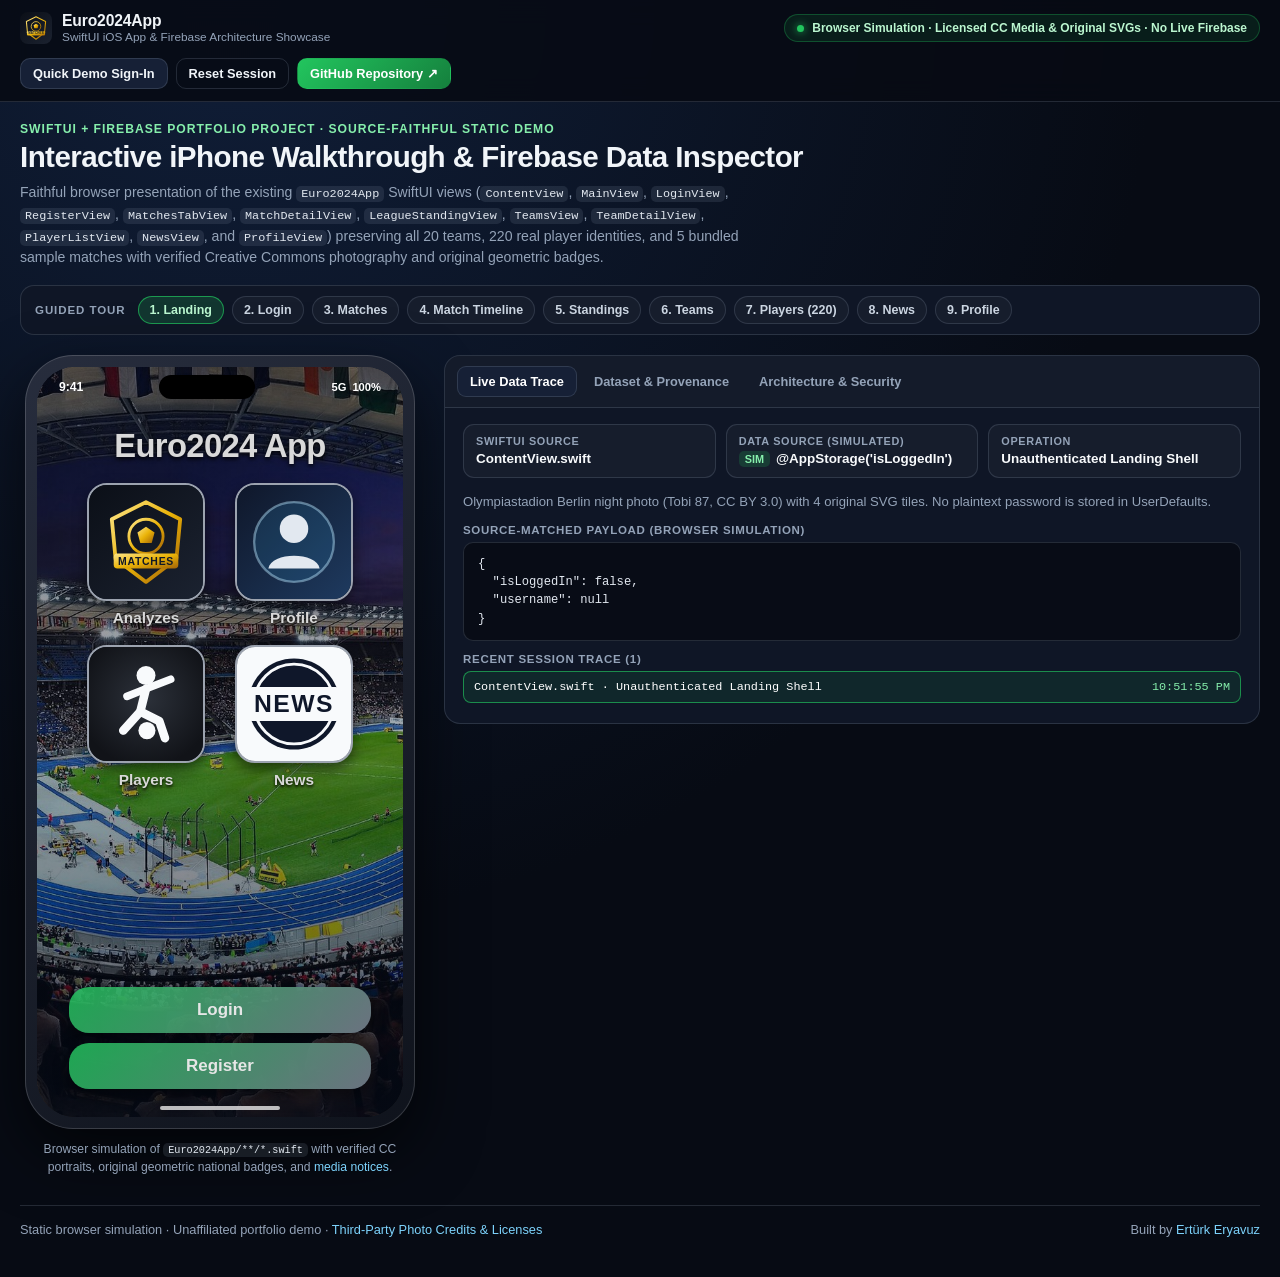
==== docs/index.html @ 416c78c4 "Add sanitized interactive portfolio showcase" ====
<!DOCTYPE html>
<html lang="en">
<head>
  <meta charset="UTF-8" />
  <meta name="viewport" content="width=device-width, initial-scale=1.0" />
  <title>Euro2024App — Interactive SwiftUI &amp; Firebase Showcase</title>
  <meta name="description" content="Source-faithful interactive phone-framed presentation of the Euro2024App SwiftUI iOS application and Firebase architecture using verified Creative Commons portraits and original geometric badges." />
  <link rel="stylesheet" href="styles.css" />
</head>
<body>
  <header class="topbar">
    <div class="topbar-inner">
      <div class="brand">
        <img src="assets/icons/analyzes.svg" width="32" height="32" alt="" aria-hidden="true" style="border-radius:8px" />
        <div>
          <div class="brand-title">Euro2024App</div>
          <div class="brand-sub">SwiftUI iOS App &amp; Firebase Architecture Showcase</div>
        </div>
      </div>

      <div class="sim-pill" role="note" aria-label="Static simulation disclosure">
        <span class="sim-dot" aria-hidden="true"></span>
        Browser Simulation · Licensed CC Media &amp; Original SVGs · No Live Firebase
      </div>

      <div class="topbar-actions">
        <button id="btnToggleAuth" class="btn" type="button">
          Quick Demo Sign-In
        </button>
        <button id="btnResetDemo" class="btn btn-ghost" type="button">
          Reset Session
        </button>
        <a class="btn btn-primary" href="https://github.com/erturkeryavuz/euro2024app-demo" target="_blank" rel="noopener noreferrer">
          GitHub Repository ↗
        </a>
      </div>
    </div>
  </header>

  <main class="page">
    <section class="hero-strip" aria-labelledby="heroHeading">
      <p class="hero-kicker">SwiftUI + Firebase Portfolio Project · Source-Faithful Static Demo</p>
      <h1 id="heroHeading" class="hero-title">Interactive iPhone Walkthrough &amp; Firebase Data Inspector</h1>
      <p class="hero-desc">
        Faithful browser presentation of the existing <code>Euro2024App</code> SwiftUI views (<code>ContentView</code>, <code>MainView</code>, <code>LoginView</code>, <code>RegisterView</code>, <code>MatchesTabView</code>, <code>MatchDetailView</code>, <code>LeagueStandingView</code>, <code>TeamsView</code>, <code>TeamDetailView</code>, <code>PlayerListView</code>, <code>NewsView</code>, and <code>ProfileView</code>) preserving all 20 teams, 220 real player identities, and 5 bundled sample matches with verified Creative Commons photography and original geometric badges.
      </p>
    </section>

    <nav class="tour-bar" aria-label="Guided walkthrough">
      <span class="tour-label">Guided Tour</span>
      <button class="tour-pill active" type="button" data-tour="landing">1. Landing</button>
      <button class="tour-pill" type="button" data-tour="login">2. Login</button>
      <button class="tour-pill" type="button" data-tour="matches">3. Matches</button>
      <button class="tour-pill" type="button" data-tour="match-detail">4. Match Timeline</button>
      <button class="tour-pill" type="button" data-tour="standings">5. Standings</button>
      <button class="tour-pill" type="button" data-tour="teams">6. Teams</button>
      <button class="tour-pill" type="button" data-tour="players">7. Players (220)</button>
      <button class="tour-pill" type="button" data-tour="news">8. News</button>
      <button class="tour-pill" type="button" data-tour="profile">9. Profile</button>
    </nav>

    <div class="workspace-grid">
      <!-- Left: Faithful iOS SwiftUI Phone Frame -->
      <section class="phone-stage" aria-label="Interactive iOS SwiftUI application presentation">
        <div class="phone-bezel">
          <div class="phone-screen">
            <div id="iosStatusbar" class="ios-statusbar" aria-hidden="true">
              <span>9:41</span>
              <div class="dynamic-island"></div>
              <div class="ios-icons">
                <span>5G</span>
                <span>100%</span>
              </div>
            </div>

            <div id="phoneBody" class="phone-app-body" tabindex="0" aria-live="polite"></div>

            <div id="homeIndicator" class="home-indicator" aria-hidden="true"></div>
          </div>
        </div>
        <p class="phone-caption">
          Browser simulation of <code>Euro2024App/**/*.swift</code> with verified CC portraits, original geometric national badges, and <a href="notices.html">media notices</a>.
        </p>
      </section>

      <!-- Right: Engineering & Firebase Inspector -->
      <section class="inspector-shell" aria-label="Technical Firebase and architecture inspector">
        <div class="inspector-tabs" role="tablist" aria-label="Inspector sections">
          <button id="tabTrace" class="inspector-tab" role="tab" type="button" aria-selected="true" aria-controls="panelTrace" data-inspector="trace">
            Live Data Trace
          </button>
          <button id="tabData" class="inspector-tab" role="tab" type="button" aria-selected="false" aria-controls="panelData" data-inspector="data">
            Dataset &amp; Provenance
          </button>
          <button id="tabArch" class="inspector-tab" role="tab" type="button" aria-selected="false" aria-controls="panelArch" data-inspector="arch">
            Architecture &amp; Security
          </button>
        </div>

        <div id="panelTrace" class="inspector-body" role="tabpanel" aria-labelledby="tabTrace"></div>
        <div id="panelData" class="inspector-body" role="tabpanel" aria-labelledby="tabData" hidden></div>
        <div id="panelArch" class="inspector-body" role="tabpanel" aria-labelledby="tabArch" hidden></div>
      </section>
    </div>

    <div id="srAnnouncer" class="sr-only" aria-live="assertive"></div>

    <footer class="footer">
      <span>Static browser simulation · Unaffiliated portfolio demo · <a href="notices.html">Third-Party Photo Credits &amp; Licenses</a></span>
      <span>Built by <a href="https://github.com/erturkeryavuz" target="_blank" rel="noopener noreferrer">Ertürk Eryavuz</a></span>
    </footer>
  </main>

  <script type="module" src="app.js"></script>
</body>
</html>
---- docs/styles.css ----
:root {
  color-scheme: dark;
  --bg: #070b14;
  --surface: #0f1626;
  --surface-2: #162036;
  --border: rgba(148, 163, 184, 0.2);
  --text: #f1f5f9;
  --text-muted: #94a3b8;
  --accent: #22c55e;
  --accent-soft: rgba(34, 197, 94, 0.16);
  --link: #7dd3fc;
  --font-sans: -apple-system, BlinkMacSystemFont, "SF Pro Text", "Segoe UI", Roboto, Helvetica, Arial, sans-serif;
  --font-rounded: "SF Pro Rounded", ui-rounded, -apple-system, BlinkMacSystemFont, "Segoe UI", sans-serif;
  --font-mono: ui-monospace, SFMono-Regular, Menlo, Monaco, Consolas, monospace;
}

* { box-sizing: border-box; }

html, body {
  margin: 0;
  padding: 0;
  background: radial-gradient(circle at 18% 0%, #101e38 0%, var(--bg) 56%);
  color: var(--text);
  font-family: var(--font-sans);
  min-height: 100vh;
  overflow-x: hidden;
}

a { color: var(--link); text-decoration: none; }
a:hover { text-decoration: underline; }

button:focus-visible, a:focus-visible, input:focus-visible, select:focus-visible, textarea:focus-visible, [tabindex]:focus-visible {
  outline: 2px solid var(--accent);
  outline-offset: 2px;
}

.sr-only {
  position: absolute;
  width: 1px;
  height: 1px;
  padding: 0;
  margin: -1px;
  overflow: hidden;
  clip: rect(0, 0, 0, 0);
  white-space: nowrap;
  border: 0;
}

/* ==================== TOPBAR ==================== */
.topbar {
  position: sticky;
  top: 0;
  z-index: 30;
  background: rgba(7, 11, 20, 0.88);
  backdrop-filter: blur(12px);
  border-bottom: 1px solid var(--border);
}

.topbar-inner {
  max-width: 1320px;
  margin: 0 auto;
  padding: 12px 20px;
  display: flex;
  align-items: center;
  justify-content: space-between;
  gap: 14px;
  flex-wrap: wrap;
}

.brand {
  display: flex;
  align-items: center;
  gap: 10px;
}

.brand-title {
  font-weight: 800;
  font-size: 0.98rem;
  letter-spacing: -0.01em;
}

.brand-sub {
  font-size: 0.74rem;
  color: var(--text-muted);
}

.sim-pill {
  display: inline-flex;
  align-items: center;
  gap: 8px;
  padding: 6px 12px;
  border-radius: 999px;
  background: rgba(34, 197, 94, 0.1);
  border: 1px solid rgba(34, 197, 94, 0.3);
  color: #bbf7d0;
  font-size: 0.75rem;
  font-weight: 600;
}

.sim-dot {
  width: 7px;
  height: 7px;
  border-radius: 50%;
  background: #22c55e;
  box-shadow: 0 0 8px #22c55e;
}

.topbar-actions {
  display: flex;
  align-items: center;
  gap: 8px;
  flex-wrap: wrap;
}

.btn {
  border: 1px solid var(--border);
  background: var(--surface-2);
  color: var(--text);
  padding: 7px 12px;
  border-radius: 10px;
  font-size: 0.8rem;
  font-weight: 600;
  cursor: pointer;
  transition: transform 0.12s ease, background 0.15s ease;
}

.btn:hover { background: #1e2d4a; text-decoration: none; }
.btn:active { transform: scale(0.98); }

.btn-ghost { background: transparent; }
.btn-primary {
  background: linear-gradient(135deg, #22c55e, #15803d);
  border-color: transparent;
  color: #fff;
}
.btn-primary:hover { filter: brightness(1.08); background: linear-gradient(135deg, #22c55e, #15803d); }

/* ==================== PAGE LAYOUT ==================== */
.page {
  max-width: 1320px;
  margin: 0 auto;
  padding: 20px 20px 40px;
}

.hero-strip {
  margin-bottom: 16px;
}

.hero-kicker {
  margin: 0 0 4px;
  font-size: 0.76rem;
  font-weight: 700;
  text-transform: uppercase;
  letter-spacing: 0.08em;
  color: #86efac;
}

.hero-title {
  margin: 0 0 8px;
  font-size: clamp(1.35rem, 2.4vw, 1.85rem);
  font-weight: 800;
  letter-spacing: -0.02em;
}

.hero-desc {
  margin: 0;
  max-width: 92ch;
  font-size: 0.88rem;
  color: var(--text-muted);
  line-height: 1.55;
}

.hero-desc code, .phone-caption code, .inspector-body code {
  font-family: var(--font-mono);
  font-size: 0.84em;
  background: rgba(148, 163, 184, 0.14);
  padding: 1px 5px;
  border-radius: 5px;
  color: #e2e8f0;
}

/* ==================== GUIDED TOUR BAR ==================== */
.tour-bar {
  display: flex;
  align-items: center;
  gap: 8px;
  flex-wrap: wrap;
  padding: 10px 14px;
  margin-bottom: 20px;
  background: var(--surface);
  border: 1px solid var(--border);
  border-radius: 14px;
}

.tour-label {
  font-size: 0.72rem;
  font-weight: 700;
  text-transform: uppercase;
  letter-spacing: 0.08em;
  color: var(--text-muted);
  margin-right: 4px;
}

.tour-pill {
  border: 1px solid var(--border);
  background: rgba(255, 255, 255, 0.03);
  color: #cbd5e1;
  padding: 6px 11px;
  border-radius: 999px;
  font-size: 0.78rem;
  font-weight: 600;
  cursor: pointer;
  transition: background 0.15s ease, border-color 0.15s ease, color 0.15s ease;
}

.tour-pill:hover {
  background: rgba(34, 197, 94, 0.12);
  color: #fff;
}

.tour-pill.active {
  background: rgba(34, 197, 94, 0.18);
  border-color: rgba(34, 197, 94, 0.7);
  color: #bbf7d0;
}

/* ==================== MAIN WORKSPACE GRID ==================== */
.workspace-grid {
  display: grid;
  grid-template-columns: 400px minmax(0, 1fr);
  gap: 24px;
  align-items: start;
}

/* ==================== SMARTPHONE BEZEL ==================== */
.phone-stage {
  display: flex;
  flex-direction: column;
  align-items: center;
}

.phone-bezel {
  width: 390px;
  max-width: 100%;
  background: linear-gradient(145deg, #272d3d, #0f131c);
  padding: 12px;
  border-radius: 48px;
  box-shadow:
    0 24px 64px rgba(0, 0, 0, 0.65),
    inset 0 0 0 1px rgba(255, 255, 255, 0.16);
}

.phone-screen {
  position: relative;
  width: 100%;
  height: 750px;
  border-radius: 38px;
  overflow: hidden;
  background: #0a0e18;
  display: flex;
  flex-direction: column;
}

.ios-statusbar {
  position: absolute;
  top: 0;
  left: 0;
  right: 0;
  height: 40px;
  padding: 0 22px;
  display: flex;
  align-items: center;
  justify-content: space-between;
  font-size: 0.76rem;
  font-weight: 700;
  color: #fff;
  z-index: 20;
  pointer-events: none;
}

.ios-statusbar.light-text-dark { color: #111827; }

.dynamic-island {
  width: 96px;
  height: 24px;
  background: #000;
  border-radius: 999px;
}

.ios-icons {
  display: flex;
  align-items: center;
  gap: 6px;
  font-size: 0.7rem;
}

.phone-app-body {
  flex: 1;
  width: 100%;
  height: 100%;
  overflow-y: auto;
  overflow-x: hidden;
  scrollbar-width: thin;
  scrollbar-color: rgba(255, 255, 255, 0.22) transparent;
}

.home-indicator {
  position: absolute;
  bottom: 7px;
  left: 50%;
  transform: translateX(-50%);
  width: 120px;
  height: 4px;
  border-radius: 999px;
  background: rgba(255, 255, 255, 0.72);
  z-index: 20;
  pointer-events: none;
}

.home-indicator.dark { background: rgba(17, 24, 39, 0.45); }

.phone-caption {
  margin: 12px 0 0;
  font-size: 0.76rem;
  color: var(--text-muted);
  text-align: center;
  max-width: 376px;
  line-height: 1.45;
}

/* ==================== SWIFTUI SCREEN FAITHFULNESS ==================== */

/* 1. ContentView & MainView (home2 stadium aesthetic) */
.eu-home-screen {
  min-height: 100%;
  padding: 52px 18px 28px;
  display: flex;
  flex-direction: column;
  align-items: center;
  justify-content: space-between;
  background-color: #0b1326;
  background-image:
    linear-gradient(180deg, rgba(6, 12, 26, 0.56) 0%, rgba(6, 12, 26, 0.34) 48%, rgba(6, 12, 26, 0.72) 100%),
    url("assets/stadium-bg.jpg");
  background-size: cover;
  background-position: center;
  color: #fff;
}

.eu-app-title {
  margin: 8px 0 18px;
  font-size: 2.05rem;
  font-weight: 800;
  color: rgb(217, 217, 217);
  text-shadow: 0 2px 4px rgba(0, 0, 0, 0.92);
  letter-spacing: -0.02em;
}

.eu-tile-grid {
  display: grid;
  grid-template-columns: repeat(2, 126px);
  gap: 18px 22px;
  justify-content: center;
}

.eu-tile-btn {
  background: transparent;
  border: none;
  padding: 0;
  display: flex;
  flex-direction: column;
  align-items: center;
  gap: 8px;
  cursor: pointer;
  color: rgb(217, 217, 217);
  transition: transform 0.14s ease;
}

.eu-tile-btn:hover { transform: translateY(-2px); }
.eu-tile-btn:active { transform: scale(0.97); }

.eu-tile-img {
  width: 118px;
  height: 118px;
  border-radius: 20px;
  overflow: hidden;
  border: 2px solid #9ca3af;
  box-shadow: 0 6px 14px rgba(0, 0, 0, 0.52);
  background: #111827;
}

.eu-tile-img img {
  width: 100%;
  height: 100%;
  object-fit: cover;
  display: block;
}

.eu-tile-label {
  font-size: 0.96rem;
  font-weight: 700;
  text-shadow: 0 2px 3px rgba(0, 0, 0, 0.92);
}

.eu-auth-stack {
  width: 100%;
  display: flex;
  flex-direction: column;
  gap: 10px;
  padding: 0 14px;
  margin-top: auto;
}

.eu-btn-green-gray {
  width: 100%;
  border: none;
  border-radius: 20px;
  padding: 13px 18px;
  font-size: 1.06rem;
  font-weight: 700;
  color: rgb(230, 230, 230);
  background: linear-gradient(135deg, rgba(34, 197, 94, 0.84), #6b7280);
  box-shadow: 0 6px 16px rgba(0, 0, 0, 0.45);
  cursor: pointer;
  transition: transform 0.12s ease, filter 0.15s ease;
}

.eu-btn-green-gray:hover { filter: brightness(1.07); }
.eu-btn-green-gray:active { transform: scale(0.98); }

.eu-main-footer {
  width: 100%;
  display: flex;
  align-items: center;
  justify-content: space-between;
  gap: 10px;
  margin-top: auto;
  padding-top: 16px;
}

.eu-pill-badge {
  padding: 7px 12px;
  border-radius: 10px;
  font-size: 0.8rem;
  font-weight: 700;
  color: #fff;
  background: linear-gradient(135deg, rgba(34, 197, 94, 0.84), #6b7280);
  box-shadow: 0 4px 10px rgba(0, 0, 0, 0.45);
  max-width: 215px;
  overflow: hidden;
  text-overflow: ellipsis;
  white-space: nowrap;
}

.eu-pill-logout {
  border: none;
  padding: 8px 14px;
  border-radius: 14px;
  font-size: 0.8rem;
  font-weight: 700;
  color: #fff;
  background: linear-gradient(135deg, rgba(34, 197, 94, 0.84), #6b7280);
  box-shadow: 0 4px 10px rgba(0, 0, 0, 0.45);
  cursor: pointer;
}

.eu-pill-logout:hover { filter: brightness(1.08); }

/* 2. LoginView & RegisterView (login1 dark stadium aesthetic) */
.eu-auth-screen {
  min-height: 100%;
  padding: 58px 24px 28px;
  display: flex;
  flex-direction: column;
  align-items: center;
  justify-content: space-between;
  background-color: #080d18;
  background-image:
    linear-gradient(180deg, rgba(5, 9, 18, 0.68) 0%, rgba(5, 9, 18, 0.56) 52%, rgba(5, 9, 18, 0.82) 100%),
    url("assets/stadium-bg.jpg");
  background-size: cover;
  background-position: center bottom;
  color: #fff;
}

.eu-auth-heading {
  margin: 18px 0 28px;
  font-size: 2.15rem;
  font-weight: 800;
  color: #fff;
  text-shadow: 0 3px 10px rgba(0, 0, 0, 0.7);
}

.eu-auth-form {
  width: 100%;
  display: flex;
  flex-direction: column;
  align-items: center;
  gap: 14px;
}

.eu-custom-input {
  width: 84%;
  padding: 13px 18px;
  border-radius: 40px;
  border: 1px solid rgba(255, 255, 255, 0.5);
  background: linear-gradient(135deg, rgba(255, 255, 255, 0.2), rgba(0, 0, 0, 0.25));
  color: #fff;
  font-size: 0.9rem;
  box-shadow: 0 6px 14px rgba(0, 0, 0, 0.45);
}

.eu-custom-input::placeholder { color: rgba(255, 255, 255, 0.72); }

.eu-auth-meta-row {
  width: 82%;
  display: flex;
  justify-content: space-between;
  font-size: 0.78rem;
  color: rgba(255, 255, 255, 0.86);
  padding: 2px 6px;
}

.eu-btn-green-dark {
  width: 66%;
  margin-top: 8px;
  border: none;
  border-radius: 40px;
  padding: 13px 18px;
  font-size: 1.05rem;
  font-weight: 700;
  color: #fff;
  background: linear-gradient(135deg, rgba(34, 197, 94, 0.86), rgba(0, 0, 0, 0.58));
  box-shadow: 0 6px 16px rgba(0, 0, 0, 0.55);
  cursor: pointer;
}

.eu-btn-green-dark:hover { filter: brightness(1.1); }

.eu-auth-links {
  width: 100%;
  display: flex;
  flex-direction: column;
  align-items: center;
  gap: 6px;
  margin-top: 18px;
}

.eu-link-btn {
  background: transparent;
  border: none;
  color: #fff;
  font-size: 0.84rem;
  padding: 8px 12px;
  cursor: pointer;
}

.eu-link-btn:hover { text-decoration: underline; }

.eu-alert {
  width: 86%;
  padding: 9px 12px;
  border-radius: 12px;
  font-size: 0.78rem;
  font-weight: 600;
  text-align: center;
}

.eu-alert.error {
  background: rgba(239, 68, 68, 0.24);
  border: 1px solid rgba(248, 113, 113, 0.55);
  color: #fecaca;
}

.eu-alert.success {
  background: rgba(34, 197, 94, 0.22);
  border: 1px solid rgba(74, 222, 128, 0.55);
  color: #dcfce7;
}

/* 3. MatchesTabView & Dark Neon Polygon Screens (matches bg3) */
.eu-neon-screen {
  min-height: 100%;
  padding: 46px 12px 26px;
  background-color: #0b0d13;
  background-image:
    linear-gradient(180deg, rgba(7, 9, 14, 0.32), rgba(7, 9, 14, 0.48)),
    url("assets/neon-mesh-bg.svg");
  background-size: cover;
  background-position: center;
  color: #fff;
}

.eu-nav-row {
  display: flex;
  align-items: center;
  justify-content: space-between;
  margin-bottom: 10px;
  padding: 0 2px;
}

.eu-back-btn {
  background: transparent;
  border: none;
  color: #60a5fa;
  font-size: 0.88rem;
  font-weight: 600;
  cursor: pointer;
  padding: 4px 2px;
}

.eu-back-btn:hover { text-decoration: underline; }

.eu-nav-title {
  font-size: 0.94rem;
  font-weight: 700;
  color: #fff;
}

.eu-segmented {
  display: grid;
  grid-template-columns: repeat(4, 1fr);
  gap: 4px;
  padding: 5px;
  border-radius: 10px;
  background: rgba(0, 0, 0, 0.56);
  border: 1px solid rgba(255, 255, 255, 0.08);
  margin-bottom: 12px;
}

.eu-seg-btn {
  border: none;
  border-radius: 7px;
  padding: 7px 4px;
  background: transparent;
  color: rgba(255, 255, 255, 0.86);
  font-size: 0.7rem;
  font-weight: 700;
  cursor: pointer;
  transition: background 0.14s ease;
  white-space: nowrap;
  overflow: hidden;
  text-overflow: ellipsis;
}

.eu-seg-btn.active {
  background: rgba(156, 163, 175, 0.5);
  color: #fff;
}

.eu-card-stack {
  display: flex;
  flex-direction: column;
  gap: 10px;
}

.eu-dark-card {
  width: 100%;
  border: 1px solid rgba(255, 255, 255, 0.08);
  border-radius: 10px;
  padding: 12px 13px;
  background: rgba(0, 0, 0, 0.58);
  color: #fff;
  text-align: left;
  cursor: pointer;
  transition: background 0.14s ease, border-color 0.14s ease;
}

.eu-dark-card:hover {
  background: rgba(15, 23, 42, 0.78);
  border-color: rgba(96, 165, 250, 0.45);
}

.eu-dark-card.static { cursor: default; }
.eu-dark-card.static:hover { background: rgba(0, 0, 0, 0.58); border-color: rgba(255, 255, 255, 0.08); }

.eu-match-row {
  display: flex;
  align-items: center;
  justify-content: space-between;
  gap: 6px;
}

.eu-team-side {
  display: flex;
  align-items: center;
  gap: 7px;
  min-width: 0;
  font-size: 0.86rem;
  font-weight: 700;
}

.eu-team-side.right { justify-content: flex-end; text-align: right; }

.eu-badge-24 { width: 24px; height: 24px; border-radius: 50%; flex-shrink: 0; }
.eu-badge-32 { width: 32px; height: 32px; border-radius: 50%; flex-shrink: 0; }
.eu-badge-40 { width: 40px; height: 40px; border-radius: 50%; flex-shrink: 0; }

.eu-vs { font-size: 0.74rem; color: #cbd5e1; flex-shrink: 0; }

.eu-match-score {
  margin-top: 7px;
  text-align: center;
  font-size: 0.94rem;
  font-weight: 700;
  color: #fff;
}

.eu-match-sub {
  margin-top: 2px;
  text-align: center;
  font-size: 0.68rem;
  color: #94a3b8;
}

/* MatchDetailView */
.eu-detail-score {
  text-align: center;
  font-size: 1.9rem;
  font-weight: 800;
  margin: 12px 0 4px;
}

.eu-detail-poss {
  text-align: center;
  font-size: 0.8rem;
  color: #cbd5e1;
  margin-bottom: 12px;
}

.eu-event-row {
  display: flex;
  align-items: flex-start;
  gap: 8px;
  padding: 7px 0;
  border-bottom: 1px solid rgba(255, 255, 255, 0.07);
}

.eu-event-row:last-child { border-bottom: none; }

.eu-avatar-24 {
  width: 26px;
  height: 26px;
  border-radius: 50%;
  overflow: hidden;
  flex-shrink: 0;
  display: grid;
  place-items: center;
  font-size: 0.62rem;
  font-weight: 800;
  color: #fff;
  border: 1px solid rgba(255, 255, 255, 0.35);
}

.eu-avatar-24 img, .eu-avatar-50 img, .eu-avatar-60 img {
  width: 100%;
  height: 100%;
  object-fit: cover;
  display: block;
}

.eu-assist-row {
  display: flex;
  align-items: center;
  gap: 6px;
  margin-top: 4px;
  font-size: 0.7rem;
  color: #cbd5e1;
}

/* LeagueStandingView & TeamsView */
.eu-standing-row, .eu-team-row {
  display: flex;
  align-items: center;
  gap: 11px;
}

.eu-standing-stats {
  font-size: 0.75rem;
  color: #e2e8f0;
  margin-top: 2px;
}

.eu-team-rating {
  font-size: 0.78rem;
  font-weight: 600;
  color: #60a5fa;
  margin-top: 2px;
}

/* TeamDetailView */
.eu-avatar-50 {
  width: 50px;
  height: 50px;
  border-radius: 50%;
  overflow: hidden;
  flex-shrink: 0;
  display: grid;
  place-items: center;
  font-size: 0.9rem;
  font-weight: 800;
  color: #fff;
  border: 2px solid #3b82f6;
}

/* PlayerListView & FilterMenuView */
.eu-filter-box {
  background: rgba(0, 0, 0, 0.58);
  border: 1px solid rgba(255, 255, 255, 0.1);
  border-radius: 12px;
  padding: 10px 10px 8px;
  margin-bottom: 12px;
  display: flex;
  flex-direction: column;
  gap: 8px;
}

.eu-filter-selects {
  display: grid;
  grid-template-columns: 1fr 1fr;
  gap: 8px;
}

.eu-select {
  width: 100%;
  background: rgba(15, 23, 42, 0.85);
  color: #fff;
  border: 1px solid rgba(255, 255, 255, 0.18);
  border-radius: 8px;
  padding: 6px 8px;
  font-size: 0.74rem;
  font-weight: 600;
}

.eu-slider-row {
  display: flex;
  align-items: center;
  justify-content: space-between;
  gap: 8px;
  font-size: 0.74rem;
  font-weight: 600;
  color: #f8fafc;
}

.eu-slider-row input[type="range"] {
  flex: 1;
  accent-color: #ffffff;
}

.eu-players-grid {
  display: grid;
  grid-template-columns: repeat(3, minmax(0, 1fr));
  gap: 8px;
}

.eu-player-card {
  border: 1px solid rgba(255, 255, 255, 0.1);
  border-radius: 10px;
  background: rgba(0, 0, 0, 0.58);
  padding: 10px 6px;
  display: flex;
  flex-direction: column;
  align-items: center;
  text-align: center;
  gap: 3px;
  color: #fff;
  cursor: pointer;
  min-height: 156px;
  transition: border-color 0.14s ease, transform 0.12s ease;
}

.eu-player-card:hover {
  border-color: rgba(96, 165, 250, 0.65);
  transform: translateY(-1px);
}

.eu-avatar-60 {
  width: 56px;
  height: 56px;
  border-radius: 50%;
  overflow: hidden;
  margin-bottom: 4px;
  display: grid;
  place-items: center;
  font-size: 0.95rem;
  font-weight: 800;
  color: #fff;
  border: 1.5px solid rgba(255, 255, 255, 0.35);
}

.eu-p-name {
  font-size: 0.72rem;
  font-weight: 700;
  line-height: 1.2;
  display: -webkit-box;
  -webkit-line-clamp: 2;
  -webkit-box-orient: vertical;
  overflow: hidden;
}

.eu-p-meta {
  font-size: 0.63rem;
  color: #cbd5e1;
  white-space: nowrap;
  overflow: hidden;
  text-overflow: ellipsis;
  max-width: 100%;
}

/* 4. NewsView (Light iOS List) */
.eu-news-screen {
  min-height: 100%;
  padding: 46px 14px 26px;
  background: #f2f2f7;
  color: #111827;
}

.eu-news-title {
  font-size: 1.75rem;
  font-weight: 800;
  margin: 4px 0 12px;
  color: #111827;
}

.eu-news-list {
  background: #ffffff;
  border-radius: 12px;
  overflow: hidden;
  border: 1px solid rgba(15, 23, 42, 0.08);
}

.eu-news-item {
  padding: 13px 14px;
  border-bottom: 1px solid #e5e7eb;
}

.eu-news-item:last-child { border-bottom: none; }

.eu-news-item h3 {
  margin: 0 0 4px;
  font-size: 0.96rem;
  color: #111827;
}

.eu-news-item p {
  margin: 0 0 6px;
  font-size: 0.82rem;
  color: #374151;
}

.eu-news-date {
  font-size: 0.72rem;
  color: #6b7280;
}

/* 5. ProfileView (dark violet/emerald neon glow backdrop) */
.eu-profile-screen {
  min-height: 100%;
  padding: 48px 14px 28px;
  background:
    radial-gradient(circle at 82% 16%, rgba(168, 85, 247, 0.42), transparent 52%),
    radial-gradient(circle at 18% 84%, rgba(34, 197, 94, 0.38), transparent 54%),
    linear-gradient(160deg, #090d1f 0%, #07191a 100%);
  color: #fff;
  box-shadow: inset 0 0 22px rgba(168, 85, 247, 0.35), inset 0 -18px 26px rgba(34, 197, 94, 0.25);
}

.eu-profile-card {
  background: rgba(0, 0, 0, 0.62);
  border: 1px solid rgba(255, 255, 255, 0.14);
  border-radius: 20px;
  padding: 16px 14px;
  display: flex;
  flex-direction: column;
  gap: 11px;
}

.eu-profile-avatar-wrap {
  position: relative;
  width: 112px;
  height: 112px;
  margin: 0 auto 4px;
}

.eu-profile-avatar {
  width: 112px;
  height: 112px;
  border-radius: 50%;
  border: 3px solid #fff;
  background: linear-gradient(135deg, #1d4ed8, #0f172a);
  display: grid;
  place-items: center;
  font-size: 2.2rem;
  font-weight: 800;
  color: #fff;
}

.eu-cam-badge {
  position: absolute;
  bottom: 2px;
  right: 2px;
  width: 32px;
  height: 32px;
  border-radius: 50%;
  background: #2563eb;
  border: 2px solid #fff;
  display: grid;
  place-items: center;
  font-size: 0.82rem;
}

.eu-prof-label {
  display: block;
  font-size: 0.74rem;
  font-weight: 700;
  color: #e2e8f0;
  margin-bottom: 4px;
}

.eu-prof-input, .eu-prof-select, .eu-prof-textarea {
  width: 100%;
  padding: 9px 11px;
  border-radius: 10px;
  border: 1px solid rgba(255, 255, 255, 0.16);
  background: rgba(255, 255, 255, 0.14);
  color: #fff;
  font-size: 0.82rem;
  font-family: inherit;
}

.eu-prof-input:disabled { opacity: 0.65; cursor: not-allowed; }
.eu-prof-select option { background: #0f172a; color: #fff; }
.eu-prof-textarea { resize: vertical; min-height: 62px; }

.eu-btn-blue {
  width: 100%;
  border: none;
  border-radius: 10px;
  padding: 11px;
  background: #2563eb;
  color: #fff;
  font-size: 0.9rem;
  font-weight: 700;
  cursor: pointer;
}

.eu-btn-blue:hover { background: #1d4ed8; }

.eu-profile-locked {
  margin-top: 120px;
  text-align: center;
  padding: 24px 16px;
  background: rgba(0, 0, 0, 0.6);
  border-radius: 18px;
}

/* ==================== INSPECTOR PANEL ==================== */
.inspector-shell {
  min-width: 0;
  max-width: 100%;
  background: var(--surface);
  border: 1px solid var(--border);
  border-radius: 16px;
  overflow: hidden;
}

.inspector-tabs {
  display: flex;
  gap: 4px;
  padding: 10px 12px;
  background: rgba(255, 255, 255, 0.02);
  border-bottom: 1px solid var(--border);
  flex-wrap: wrap;
}

.inspector-tab {
  border: 1px solid transparent;
  background: transparent;
  color: var(--text-muted);
  padding: 7px 12px;
  border-radius: 9px;
  font-size: 0.8rem;
  font-weight: 600;
  cursor: pointer;
}

.inspector-tab[aria-selected="true"] {
  background: var(--surface-2);
  border-color: var(--border);
  color: #fff;
}

.inspector-body {
  padding: 16px 18px 20px;
}

.inspector-meta-grid {
  display: grid;
  grid-template-columns: repeat(3, minmax(0, 1fr));
  gap: 10px;
  margin-bottom: 14px;
}

.meta-tile {
  background: rgba(255, 255, 255, 0.03);
  border: 1px solid var(--border);
  border-radius: 11px;
  padding: 10px 12px;
}

.meta-k {
  font-size: 0.68rem;
  font-weight: 700;
  text-transform: uppercase;
  letter-spacing: 0.06em;
  color: var(--text-muted);
  margin-bottom: 4px;
}

.meta-v {
  font-size: 0.84rem;
  font-weight: 700;
  color: #f8fafc;
  word-break: break-word;
}

.badge-sim {
  display: inline-block;
  padding: 2px 6px;
  border-radius: 5px;
  font-size: 0.68rem;
  font-weight: 800;
  margin-right: 6px;
  background: rgba(34, 197, 94, 0.18);
  color: #86efac;
}

.badge-warn {
  background: rgba(251, 146, 60, 0.18);
  color: #fdba74;
}

.code-label {
  font-size: 0.72rem;
  font-weight: 700;
  text-transform: uppercase;
  letter-spacing: 0.06em;
  color: var(--text-muted);
  margin: 12px 0 6px;
}

.code-block {
  margin: 0;
  padding: 12px 14px;
  background: #080c16;
  border: 1px solid var(--border);
  border-radius: 10px;
  font-family: var(--font-mono);
  font-size: 0.76rem;
  color: #e2e8f0;
  overflow-x: auto;
  max-height: 280px;
  line-height: 1.5;
}

.history-list {
  display: flex;
  flex-direction: column;
  gap: 6px;
}

.history-item {
  width: 100%;
  display: flex;
  align-items: center;
  justify-content: space-between;
  gap: 8px;
  padding: 8px 10px;
  border-radius: 8px;
  border: 1px solid var(--border);
  background: rgba(255, 255, 255, 0.02);
  color: #cbd5e1;
  font-family: var(--font-mono);
  font-size: 0.74rem;
  cursor: pointer;
  text-align: left;
}

.history-item.active {
  border-color: rgba(34, 197, 94, 0.65);
  background: rgba(34, 197, 94, 0.1);
  color: #fff;
}

.info-banner {
  padding: 11px 13px;
  border-radius: 10px;
  background: rgba(56, 189, 248, 0.1);
  border: 1px solid rgba(56, 189, 248, 0.32);
  font-size: 0.8rem;
  color: #e0f2fe;
  margin-bottom: 12px;
  line-height: 1.5;
}

.arch-grid {
  display: flex;
  flex-direction: column;
  gap: 12px;
}

.arch-card {
  background: rgba(255, 255, 255, 0.03);
  border: 1px solid var(--border);
  border-radius: 12px;
  padding: 13px 15px;
}

.arch-card h3 {
  margin: 0 0 8px;
  font-size: 0.92rem;
  color: #86efac;
}

.arch-card ul {
  margin: 0;
  padding-left: 18px;
  font-size: 0.81rem;
  color: var(--text-muted);
  line-height: 1.55;
}

.arch-card li { margin-bottom: 5px; }

.step-pills {
  display: flex;
  flex-wrap: wrap;
  gap: 6px;
  margin-bottom: 12px;
}

.step-pill {
  border: 1px solid var(--border);
  background: rgba(255, 255, 255, 0.03);
  color: #cbd5e1;
  padding: 6px 10px;
  border-radius: 8px;
  font-size: 0.76rem;
  font-weight: 600;
  cursor: pointer;
}

.step-pill.active {
  background: rgba(34, 197, 94, 0.16);
  border-color: rgba(34, 197, 94, 0.65);
  color: #bbf7d0;
}

/* ==================== FOOTER ==================== */
.footer {
  margin-top: 28px;
  padding-top: 16px;
  border-top: 1px solid var(--border);
  display: flex;
  justify-content: space-between;
  flex-wrap: wrap;
  gap: 10px;
  font-size: 0.8rem;
  color: var(--text-muted);
}

/* ==================== RESPONSIVE ==================== */
@media (max-width: 960px) {
  .workspace-grid { grid-template-columns: minmax(0, 1fr); }
  .inspector-meta-grid { grid-template-columns: minmax(0, 1fr); }
}

@media (max-width: 520px) {
  .page { padding: 14px 12px 28px; }
  .topbar-inner { padding: 10px 12px; }
  .phone-bezel { width: 100%; padding: 9px; border-radius: 38px; }
  .phone-screen { height: 710px; border-radius: 30px; }
  .eu-tile-grid { grid-template-columns: repeat(2, minmax(0, 118px)); gap: 14px; }
  .eu-tile-img { width: 108px; height: 108px; }
}

@media (prefers-reduced-motion: reduce) {
  *, *::before, *::after {
    transition-duration: 0.01ms !important;
    animation-duration: 0.01ms !important;
  }
}
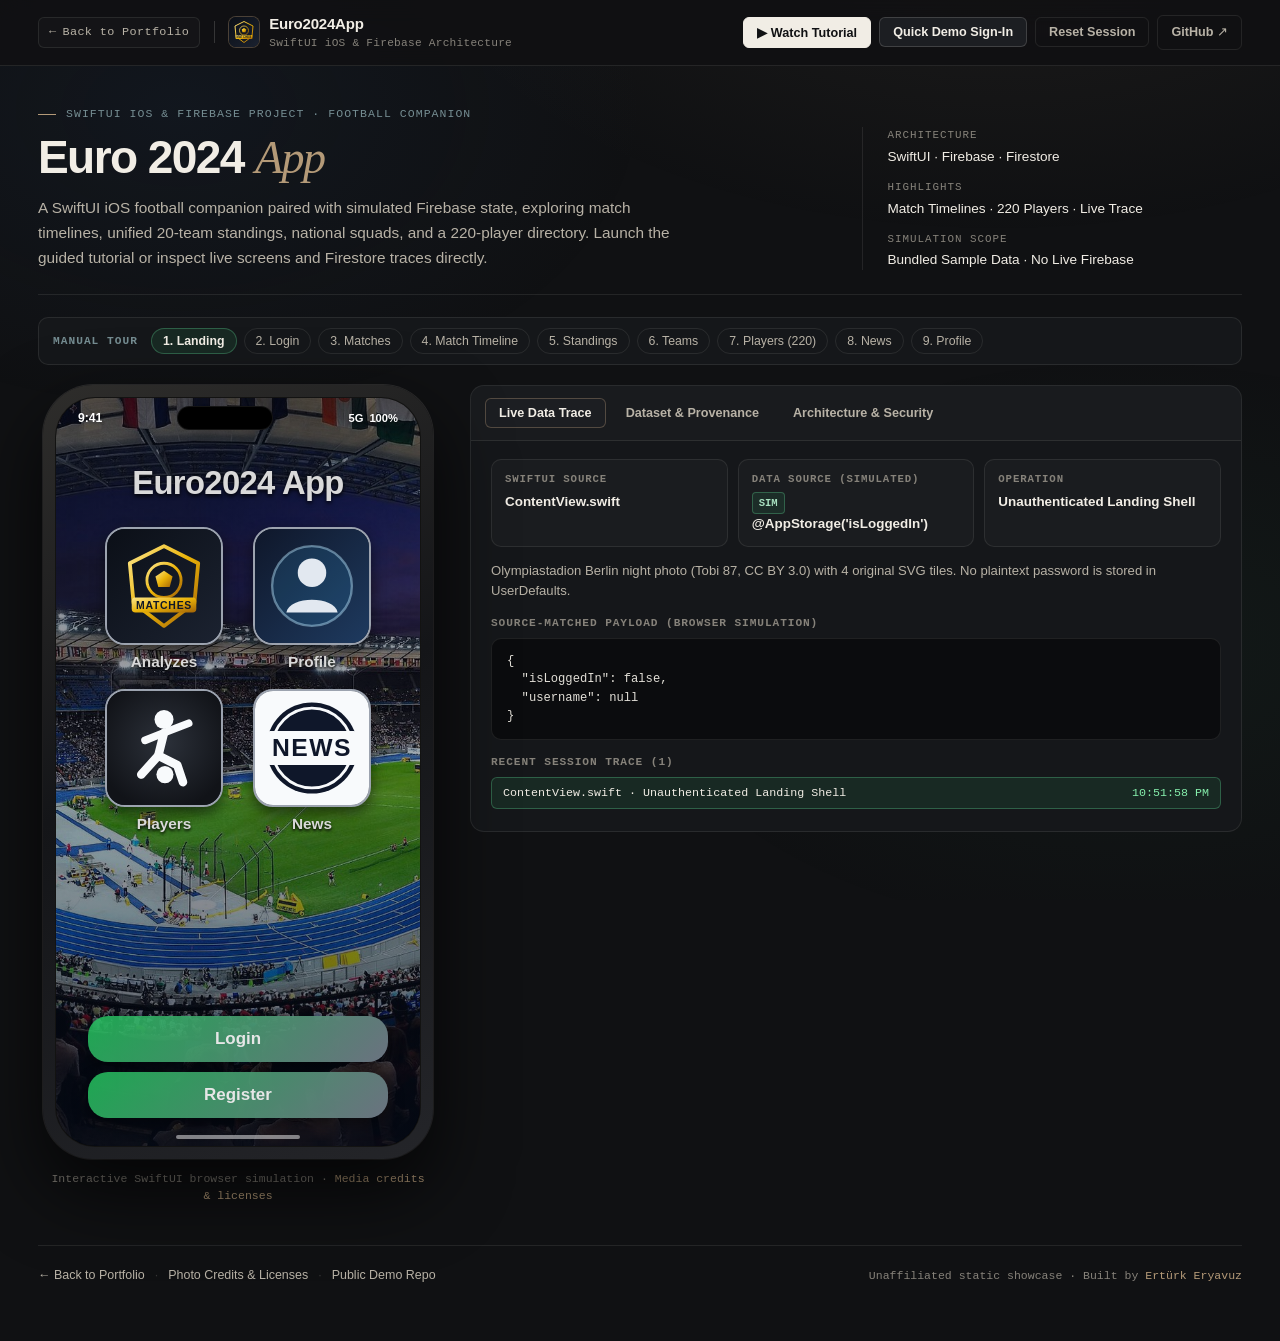
==== commit f90eb9e2: "Improve demo design and add guided tutorial" ====
--- a/docs/index.html
+++ b/docs/index.html
@@ -3,35 +3,41 @@
 <head>
   <meta charset="UTF-8" />
   <meta name="viewport" content="width=device-width, initial-scale=1.0" />
-  <title>Euro2024App — Interactive SwiftUI &amp; Firebase Showcase</title>
-  <meta name="description" content="Source-faithful interactive phone-framed presentation of the Euro2024App SwiftUI iOS application and Firebase architecture using verified Creative Commons portraits and original geometric badges." />
+  <title>Euro2024App — Full-Stack SwiftUI &amp; Firebase Showcase</title>
+  <meta name="description" content="Interactive phone-framed showcase of the Euro2024App SwiftUI iOS and Firebase football companion with a live data trace inspector and optional guided tutorial." />
+  <meta name="theme-color" content="#101113" />
   <link rel="stylesheet" href="styles.css" />
 </head>
 <body>
   <header class="topbar">
     <div class="topbar-inner">
-      <div class="brand">
-        <img src="assets/icons/analyzes.svg" width="32" height="32" alt="" aria-hidden="true" style="border-radius:8px" />
-        <div>
-          <div class="brand-title">Euro2024App</div>
-          <div class="brand-sub">SwiftUI iOS App &amp; Firebase Architecture Showcase</div>
+      <div class="topbar-left">
+        <a class="portfolio-back" href="https://erturkeryavuz.netlify.app/" target="_blank" rel="noopener noreferrer">
+          <span aria-hidden="true">←</span>
+          <span>Back to Portfolio</span>
+        </a>
+        <span class="topbar-divider" aria-hidden="true"></span>
+        <div class="brand">
+          <img src="assets/icons/analyzes.svg" width="30" height="30" alt="" aria-hidden="true" class="brand-emblem" />
+          <div>
+            <div class="brand-title">Euro2024App</div>
+            <div class="brand-sub">SwiftUI iOS &amp; Firebase Architecture</div>
+          </div>
         </div>
       </div>
 
-      <div class="sim-pill" role="note" aria-label="Static simulation disclosure">
-        <span class="sim-dot" aria-hidden="true"></span>
-        Browser Simulation · Licensed CC Media &amp; Original SVGs · No Live Firebase
-      </div>
-
       <div class="topbar-actions">
+        <button id="btnWatchTutorial" class="btn btn-tutorial" type="button" aria-controls="tutorialDock" aria-expanded="false">
+          ▶ Watch Tutorial
+        </button>
         <button id="btnToggleAuth" class="btn" type="button">
           Quick Demo Sign-In
         </button>
         <button id="btnResetDemo" class="btn btn-ghost" type="button">
           Reset Session
         </button>
-        <a class="btn btn-primary" href="https://github.com/erturkeryavuz/euro2024app-demo" target="_blank" rel="noopener noreferrer">
-          GitHub Repository ↗
+        <a class="btn btn-ghost" href="https://github.com/erturkeryavuz/euro2024app-demo" target="_blank" rel="noopener noreferrer">
+          GitHub ↗
         </a>
       </div>
     </div>
@@ -39,15 +45,34 @@
 
   <main class="page">
     <section class="hero-strip" aria-labelledby="heroHeading">
-      <p class="hero-kicker">SwiftUI + Firebase Portfolio Project · Source-Faithful Static Demo</p>
-      <h1 id="heroHeading" class="hero-title">Interactive iPhone Walkthrough &amp; Firebase Data Inspector</h1>
-      <p class="hero-desc">
-        Faithful browser presentation of the existing <code>Euro2024App</code> SwiftUI views (<code>ContentView</code>, <code>MainView</code>, <code>LoginView</code>, <code>RegisterView</code>, <code>MatchesTabView</code>, <code>MatchDetailView</code>, <code>LeagueStandingView</code>, <code>TeamsView</code>, <code>TeamDetailView</code>, <code>PlayerListView</code>, <code>NewsView</code>, and <code>ProfileView</code>) preserving all 20 teams, 220 real player identities, and 5 bundled sample matches with verified Creative Commons photography and original geometric badges.
-      </p>
+      <div class="hero-grid">
+        <div class="hero-copy">
+          <p class="hero-kicker">SwiftUI iOS &amp; Firebase Project · Football Companion</p>
+          <h1 id="heroHeading" class="hero-title">Euro 2024 <em>App</em></h1>
+          <p class="hero-desc">
+            A SwiftUI iOS football companion paired with simulated Firebase state, exploring match timelines, unified 20-team standings, national squads, and a 220-player directory. Launch the guided tutorial or inspect live screens and Firestore traces directly.
+          </p>
+        </div>
+
+        <aside class="hero-meta" aria-label="Project summary">
+          <div class="hero-meta-item">
+            <span class="hero-meta-label">Architecture</span>
+            <span class="hero-meta-value">SwiftUI · Firebase · Firestore</span>
+          </div>
+          <div class="hero-meta-item">
+            <span class="hero-meta-label">Highlights</span>
+            <span class="hero-meta-value">Match Timelines · 220 Players · Live Trace</span>
+          </div>
+          <div class="hero-meta-item">
+            <span class="hero-meta-label">Simulation Scope</span>
+            <span class="hero-meta-value">Bundled Sample Data · No Live Firebase</span>
+          </div>
+        </aside>
+      </div>
     </section>
 
     <nav class="tour-bar" aria-label="Guided walkthrough">
-      <span class="tour-label">Guided Tour</span>
+      <span class="tour-label">Manual Tour</span>
       <button class="tour-pill active" type="button" data-tour="landing">1. Landing</button>
       <button class="tour-pill" type="button" data-tour="login">2. Login</button>
       <button class="tour-pill" type="button" data-tour="matches">3. Matches</button>
@@ -59,27 +84,50 @@
       <button class="tour-pill" type="button" data-tour="profile">9. Profile</button>
     </nav>
 
+    <section id="tutorialDock" class="tutorial-dock" aria-label="Guided tutorial controls" hidden>
+      <div class="tutorial-dock-top">
+        <div class="tutorial-meta">
+          <span id="tutorialStepBadge" class="tutorial-step-badge">Stage 1 / 9</span>
+          <span id="tutorialStateBadge" class="tutorial-state-badge">Playing</span>
+          <h2 id="tutorialStageTitle" class="tutorial-stage-title">Euro2024App Home &amp; Stadium Shell</h2>
+        </div>
+        <div class="tutorial-controls" role="group" aria-label="Tutorial playback controls">
+          <button id="btnTutPrev" class="btn btn-ghost tutorial-btn" type="button">← Previous</button>
+          <button id="btnTutPlayPause" class="btn btn-tutorial tutorial-btn" type="button" aria-pressed="true">Pause</button>
+          <button id="btnTutNext" class="btn btn-ghost tutorial-btn" type="button">Next →</button>
+          <button id="btnTutRestart" class="btn btn-ghost tutorial-btn" type="button">Restart</button>
+          <button id="btnTutExit" class="btn tutorial-btn" type="button">Exit / Explore Manually</button>
+        </div>
+      </div>
+      <div class="tutorial-progress-track" role="progressbar" id="tutorialProgress" aria-label="Tutorial progress" aria-valuemin="1" aria-valuemax="9" aria-valuenow="1">
+        <div id="tutorialProgressFill" class="tutorial-progress-fill" style="width: 11%;"></div>
+      </div>
+      <p id="tutorialNarration" class="tutorial-narration" aria-live="polite"></p>
+    </section>
+
     <div class="workspace-grid">
       <!-- Left: Faithful iOS SwiftUI Phone Frame -->
       <section class="phone-stage" aria-label="Interactive iOS SwiftUI application presentation">
-        <div class="phone-bezel">
-          <div class="phone-screen">
-            <div id="iosStatusbar" class="ios-statusbar" aria-hidden="true">
-              <span>9:41</span>
-              <div class="dynamic-island"></div>
-              <div class="ios-icons">
-                <span>5G</span>
-                <span>100%</span>
+        <div class="phone-scale-box">
+          <div class="phone-bezel">
+            <div class="phone-screen">
+              <div id="iosStatusbar" class="ios-statusbar" aria-hidden="true">
+                <span>9:41</span>
+                <div class="dynamic-island"></div>
+                <div class="ios-icons">
+                  <span>5G</span>
+                  <span>100%</span>
+                </div>
               </div>
+
+              <div id="phoneBody" class="phone-app-body" tabindex="0" aria-live="polite"></div>
+
+              <div id="homeIndicator" class="home-indicator" aria-hidden="true"></div>
             </div>
-
-            <div id="phoneBody" class="phone-app-body" tabindex="0" aria-live="polite"></div>
-
-            <div id="homeIndicator" class="home-indicator" aria-hidden="true"></div>
           </div>
         </div>
         <p class="phone-caption">
-          Browser simulation of <code>Euro2024App/**/*.swift</code> with verified CC portraits, original geometric national badges, and <a href="notices.html">media notices</a>.
+          Interactive SwiftUI browser simulation · <a href="notices.html">Media credits &amp; licenses</a>
         </p>
       </section>
 
@@ -106,8 +154,16 @@
     <div id="srAnnouncer" class="sr-only" aria-live="assertive"></div>
 
     <footer class="footer">
-      <span>Static browser simulation · Unaffiliated portfolio demo · <a href="notices.html">Third-Party Photo Credits &amp; Licenses</a></span>
-      <span>Built by <a href="https://github.com/erturkeryavuz" target="_blank" rel="noopener noreferrer">Ertürk Eryavuz</a></span>
+      <div class="footer-links">
+        <a href="https://erturkeryavuz.netlify.app/" target="_blank" rel="noopener noreferrer">← Back to Portfolio</a>
+        <span class="footer-sep" aria-hidden="true">·</span>
+        <a href="notices.html">Photo Credits &amp; Licenses</a>
+        <span class="footer-sep" aria-hidden="true">·</span>
+        <a href="https://github.com/erturkeryavuz/euro2024app-demo" target="_blank" rel="noopener noreferrer">Public Demo Repo</a>
+      </div>
+      <div class="footer-meta">
+        <span>Unaffiliated static showcase · Built by <a href="https://github.com/erturkeryavuz" target="_blank" rel="noopener noreferrer">Ertürk Eryavuz</a></span>
+      </div>
     </footer>
   </main>
 
--- a/docs/styles.css
+++ b/docs/styles.css
@@ -1,36 +1,90 @@
+/* Euro2024App — Portfolio V3 Outer Studio + Source-Faithful SwiftUI Showcase
+ * Outer Studio: 70% Minimal Developer + 30% Cinematic Editorial (Obsidian / Graphite / Warm Ivory / Slate Teal / Bronze + Restrained Tournament Navy & Pitch Emerald)
+ * Inside Phone Frame: Faithful visual reproduction of Euro2024App SwiftUI views (preserved intact)
+ */
+
 :root {
   color-scheme: dark;
-  --bg: #070b14;
-  --surface: #0f1626;
-  --surface-2: #162036;
-  --border: rgba(148, 163, 184, 0.2);
-  --text: #f1f5f9;
-  --text-muted: #94a3b8;
-  --accent: #22c55e;
-  --accent-soft: rgba(34, 197, 94, 0.16);
-  --link: #7dd3fc;
-  --font-sans: -apple-system, BlinkMacSystemFont, "SF Pro Text", "Segoe UI", Roboto, Helvetica, Arial, sans-serif;
+  --studio-bg: #101113;
+  --studio-elevated: #15171A;
+  --studio-card: #1C1E22;
+  --studio-card-hover: #23262B;
+  --bg: #101113;
+  --surface: #15171A;
+  --surface-2: #1C1E22;
+  --border: rgba(241, 237, 229, 0.09);
+  --border-strong: rgba(241, 237, 229, 0.17);
+  --text: #F1EDE5;
+  --text-muted: #B8B2A6;
+  --text-soft: #86827A;
+  --slate-teal: #758D92;
+  --slate-teal-soft: rgba(117, 141, 146, 0.15);
+  --bronze: #B49A78;
+  --bronze-soft: rgba(180, 154, 120, 0.14);
+  --bronze-line: rgba(180, 154, 120, 0.36);
+  --pitch: #2E8B57;
+  --pitch-bright: #56B881;
+  --pitch-soft: rgba(46, 139, 87, 0.16);
+  --pitch-line: rgba(86, 184, 129, 0.38);
+  --accent: #56B881;
+  --accent-soft: rgba(46, 139, 87, 0.16);
+  --link: #B49A78;
+  --font-sans: -apple-system, BlinkMacSystemFont, "SF Pro Display", "Segoe UI", Roboto, Helvetica, Arial, sans-serif;
+  --font-editorial: "Iowan Old Style", "Palatino Linotype", "Book Antiqua", Georgia, Cambria, "Times New Roman", serif;
   --font-rounded: "SF Pro Rounded", ui-rounded, -apple-system, BlinkMacSystemFont, "Segoe UI", sans-serif;
-  --font-mono: ui-monospace, SFMono-Regular, Menlo, Monaco, Consolas, monospace;
-}
-
-* { box-sizing: border-box; }
+  --font-mono: ui-monospace, SFMono-Regular, "SF Mono", Menlo, Consolas, monospace;
+  --radius-lg: 14px;
+  --radius-md: 10px;
+  --radius-sm: 6px;
+  --shadow-phone: 0 32px 76px rgba(0, 0, 0, 0.72), 0 0 0 1px rgba(241, 237, 229, 0.13);
+}
+
+*, *::before, *::after {
+  box-sizing: border-box;
+}
 
 html, body {
   margin: 0;
   padding: 0;
-  background: radial-gradient(circle at 18% 0%, #101e38 0%, var(--bg) 56%);
+  background: var(--studio-bg);
   color: var(--text);
   font-family: var(--font-sans);
+  line-height: 1.55;
   min-height: 100vh;
+  -webkit-font-smoothing: antialiased;
+  -moz-osx-font-smoothing: grayscale;
   overflow-x: hidden;
 }
 
-a { color: var(--link); text-decoration: none; }
-a:hover { text-decoration: underline; }
+body::before {
+  content: "";
+  position: fixed;
+  inset: 0;
+  pointer-events: none;
+  background:
+    radial-gradient(880px 480px at 78% -90px, rgba(180, 154, 120, 0.08), transparent 68%),
+    radial-gradient(680px 440px at 14% 110px, rgba(29, 53, 87, 0.16), transparent 68%),
+    radial-gradient(720px 420px at 88% 72%, rgba(46, 139, 87, 0.065), transparent 70%);
+  z-index: 0;
+}
+
+a {
+  color: var(--bronze);
+  text-decoration: none;
+}
+
+a:hover {
+  color: var(--text);
+  text-decoration: underline;
+}
+
+button, input, select, textarea {
+  font-family: inherit;
+  color: inherit;
+}
 
 button:focus-visible, a:focus-visible, input:focus-visible, select:focus-visible, textarea:focus-visible, [tabindex]:focus-visible {
-  outline: 2px solid var(--accent);
+  outline: 2px solid var(--bronze);
   outline-offset: 2px;
 }
 
@@ -46,63 +100,86 @@
   border: 0;
 }
 
-/* ==================== TOPBAR ==================== */
+/* ==================== OUTER STUDIO CHROME ==================== */
 .topbar {
   position: sticky;
   top: 0;
-  z-index: 30;
-  background: rgba(7, 11, 20, 0.88);
+  z-index: 20;
   backdrop-filter: blur(12px);
+  -webkit-backdrop-filter: blur(12px);
+  background: rgba(16, 17, 19, 0.88);
   border-bottom: 1px solid var(--border);
 }
 
 .topbar-inner {
-  max-width: 1320px;
+  max-width: 1260px;
   margin: 0 auto;
-  padding: 12px 20px;
+  padding: 12px 28px;
   display: flex;
   align-items: center;
   justify-content: space-between;
+  gap: 16px;
+  flex-wrap: wrap;
+}
+
+.topbar-left {
+  display: flex;
+  align-items: center;
   gap: 14px;
   flex-wrap: wrap;
 }
 
+.portfolio-back {
+  display: inline-flex;
+  align-items: center;
+  gap: 6px;
+  font-family: var(--font-mono);
+  font-size: 0.74rem;
+  letter-spacing: 0.03em;
+  color: var(--text-muted);
+  padding: 5px 10px;
+  border-radius: var(--radius-sm);
+  border: 1px solid var(--border);
+  background: rgba(241, 237, 229, 0.02);
+  transition: color 0.16s ease, border-color 0.16s ease, background 0.16s ease;
+}
+
+.portfolio-back:hover {
+  color: var(--text);
+  border-color: var(--bronze-line);
+  background: rgba(241, 237, 229, 0.04);
+  text-decoration: none;
+}
+
+.topbar-divider {
+  width: 1px;
+  height: 22px;
+  background: var(--border-strong);
+}
+
 .brand {
   display: flex;
   align-items: center;
   gap: 10px;
 }
 
+.brand-emblem {
+  border-radius: 7px;
+  box-shadow: 0 0 0 1px var(--bronze-line);
+}
+
 .brand-title {
-  font-weight: 800;
-  font-size: 0.98rem;
-  letter-spacing: -0.01em;
+  font-size: 0.94rem;
+  font-weight: 600;
+  letter-spacing: -0.015em;
+  color: var(--text);
 }
 
 .brand-sub {
-  font-size: 0.74rem;
-  color: var(--text-muted);
-}
-
-.sim-pill {
-  display: inline-flex;
-  align-items: center;
-  gap: 8px;
-  padding: 6px 12px;
-  border-radius: 999px;
-  background: rgba(34, 197, 94, 0.1);
-  border: 1px solid rgba(34, 197, 94, 0.3);
-  color: #bbf7d0;
-  font-size: 0.75rem;
-  font-weight: 600;
-}
-
-.sim-dot {
-  width: 7px;
-  height: 7px;
-  border-radius: 50%;
-  background: #22c55e;
-  box-shadow: 0 0 8px #22c55e;
+  font-family: var(--font-mono);
+  font-size: 0.7rem;
+  color: var(--text-soft);
+  letter-spacing: 0.02em;
 }
 
 .topbar-actions {
@@ -113,122 +190,214 @@
 }
 
 .btn {
-  border: 1px solid var(--border);
-  background: var(--surface-2);
-  color: var(--text);
-  padding: 7px 12px;
-  border-radius: 10px;
-  font-size: 0.8rem;
+  display: inline-flex;
+  align-items: center;
+  justify-content: center;
+  gap: 6px;
+  padding: 7px 13px;
+  border-radius: var(--radius-sm);
+  border: 1px solid var(--border-strong);
+  background: var(--studio-card);
+  color: var(--text);
+  font-size: 0.79rem;
+  font-weight: 550;
+  cursor: pointer;
+  white-space: nowrap;
+  transition: background 0.16s ease, border-color 0.16s ease, color 0.16s ease, transform 0.12s ease;
+}
+
+.btn:hover:not(:disabled) {
+  background: var(--studio-card-hover);
+  border-color: var(--bronze-line);
+  color: var(--text);
+  text-decoration: none;
+}
+
+.btn:active:not(:disabled) {
+  transform: translateY(1px);
+}
+
+.btn-primary {
+  background: var(--text);
+  border-color: transparent;
+  color: var(--studio-bg);
   font-weight: 600;
-  cursor: pointer;
-  transition: transform 0.12s ease, background 0.15s ease;
-}
-
-.btn:hover { background: #1e2d4a; text-decoration: none; }
-.btn:active { transform: scale(0.98); }
-
-.btn-ghost { background: transparent; }
-.btn-primary {
-  background: linear-gradient(135deg, #22c55e, #15803d);
+}
+
+.btn-primary:hover:not(:disabled) {
+  background: #FAF7F2;
+  color: var(--studio-bg);
   border-color: transparent;
-  color: #fff;
-}
-.btn-primary:hover { filter: brightness(1.08); background: linear-gradient(135deg, #22c55e, #15803d); }
-
-/* ==================== PAGE LAYOUT ==================== */
+}
+
+.btn-ghost {
+  background: transparent;
+  border-color: var(--border);
+  color: var(--text-muted);
+}
+
+.btn-ghost:hover:not(:disabled) {
+  color: var(--text);
+  border-color: var(--border-strong);
+  background: rgba(241, 237, 229, 0.03);
+}
+
+/* ==================== PAGE LAYOUT & EDITORIAL HERO ==================== */
 .page {
-  max-width: 1320px;
+  position: relative;
+  z-index: 1;
+  max-width: 1260px;
   margin: 0 auto;
-  padding: 20px 20px 40px;
+  padding: 32px 28px 56px;
 }
 
 .hero-strip {
-  margin-bottom: 16px;
+  padding-bottom: 24px;
+  margin-bottom: 22px;
+  border-bottom: 1px solid var(--border);
+}
+
+.hero-grid {
+  display: grid;
+  grid-template-columns: minmax(0, 1.35fr) minmax(0, 0.65fr);
+  gap: 36px;
+  align-items: end;
 }
 
 .hero-kicker {
-  margin: 0 0 4px;
-  font-size: 0.76rem;
-  font-weight: 700;
+  display: inline-flex;
+  align-items: center;
+  gap: 10px;
+  font-family: var(--font-mono);
+  font-size: 0.72rem;
+  font-weight: 500;
+  letter-spacing: 0.09em;
   text-transform: uppercase;
-  letter-spacing: 0.08em;
-  color: #86efac;
+  color: var(--slate-teal);
+  margin: 0 0 10px;
+}
+
+.hero-kicker::before {
+  content: "";
+  width: 18px;
+  height: 1px;
+  background: var(--bronze);
 }
 
 .hero-title {
-  margin: 0 0 8px;
-  font-size: clamp(1.35rem, 2.4vw, 1.85rem);
-  font-weight: 800;
-  letter-spacing: -0.02em;
+  font-size: clamp(2rem, 3.6vw, 3rem);
+  font-weight: 600;
+  letter-spacing: -0.035em;
+  line-height: 1.06;
+  margin: 0 0 12px;
+  color: var(--text);
+}
+
+.hero-title em {
+  font-family: var(--font-editorial);
+  font-style: italic;
+  font-weight: 400;
+  color: var(--bronze);
 }
 
 .hero-desc {
+  font-size: 0.96rem;
+  color: var(--text-muted);
+  max-width: 660px;
+  line-height: 1.64;
   margin: 0;
-  max-width: 92ch;
-  font-size: 0.88rem;
-  color: var(--text-muted);
-  line-height: 1.55;
+}
+
+.hero-meta {
+  border-left: 1px solid var(--border);
+  padding-left: 24px;
+  display: flex;
+  flex-direction: column;
+  gap: 12px;
+}
+
+.hero-meta-item {
+  display: flex;
+  flex-direction: column;
+  gap: 2px;
+}
+
+.hero-meta-label {
+  font-family: var(--font-mono);
+  font-size: 0.68rem;
+  text-transform: uppercase;
+  letter-spacing: 0.09em;
+  color: var(--text-soft);
+}
+
+.hero-meta-value {
+  font-size: 0.85rem;
+  font-weight: 500;
+  color: var(--text);
 }
 
 .hero-desc code, .phone-caption code, .inspector-body code {
   font-family: var(--font-mono);
-  font-size: 0.84em;
-  background: rgba(148, 163, 184, 0.14);
+  font-size: 0.82em;
+  background: rgba(241, 237, 229, 0.06);
   padding: 1px 5px;
-  border-radius: 5px;
-  color: #e2e8f0;
-}
-
-/* ==================== GUIDED TOUR BAR ==================== */
+  border-radius: 4px;
+  color: var(--text);
+}
+
+/* ==================== MANUAL TOUR BAR ==================== */
 .tour-bar {
   display: flex;
   align-items: center;
-  gap: 8px;
+  gap: 7px;
   flex-wrap: wrap;
   padding: 10px 14px;
+  border-radius: var(--radius-md);
+  background: var(--studio-elevated);
+  border: 1px solid var(--border);
   margin-bottom: 20px;
-  background: var(--surface);
+}
+
+.tour-label {
+  font-family: var(--font-mono);
+  font-size: 0.7rem;
+  font-weight: 600;
+  text-transform: uppercase;
+  letter-spacing: 0.09em;
+  color: var(--slate-teal);
+  margin-right: 6px;
+}
+
+.tour-pill {
+  padding: 5px 11px;
+  border-radius: 999px;
   border: 1px solid var(--border);
-  border-radius: 14px;
-}
-
-.tour-label {
-  font-size: 0.72rem;
-  font-weight: 700;
-  text-transform: uppercase;
-  letter-spacing: 0.08em;
+  background: transparent;
   color: var(--text-muted);
-  margin-right: 4px;
-}
-
-.tour-pill {
-  border: 1px solid var(--border);
-  background: rgba(255, 255, 255, 0.03);
-  color: #cbd5e1;
-  padding: 6px 11px;
-  border-radius: 999px;
-  font-size: 0.78rem;
+  font-size: 0.77rem;
+  font-weight: 500;
+  cursor: pointer;
+  transition: color 0.16s ease, border-color 0.16s ease, background 0.16s ease;
+}
+
+.tour-pill:hover {
+  color: var(--text);
+  border-color: var(--border-strong);
+  background: rgba(241, 237, 229, 0.04);
+}
+
+.tour-pill.active {
+  background: var(--pitch-soft);
+  border-color: var(--pitch-line);
+  color: var(--text);
   font-weight: 600;
-  cursor: pointer;
-  transition: background 0.15s ease, border-color 0.15s ease, color 0.15s ease;
-}
-
-.tour-pill:hover {
-  background: rgba(34, 197, 94, 0.12);
-  color: #fff;
-}
-
-.tour-pill.active {
-  background: rgba(34, 197, 94, 0.18);
-  border-color: rgba(34, 197, 94, 0.7);
-  color: #bbf7d0;
 }
 
 /* ==================== MAIN WORKSPACE GRID ==================== */
 .workspace-grid {
   display: grid;
   grid-template-columns: 400px minmax(0, 1fr);
-  gap: 24px;
+  gap: 32px;
   align-items: start;
 }
 
@@ -237,28 +406,45 @@
   display: flex;
   flex-direction: column;
   align-items: center;
+  gap: 12px;
+  position: sticky;
+  top: 78px;
+  scroll-margin-top: 84px;
+  --phone-scale: 1;
+}
+
+.phone-scale-box {
+  width: 100%;
+  height: var(--phone-fit-h, 774px);
+  display: flex;
+  justify-content: center;
+  align-items: flex-start;
+  flex-shrink: 0;
 }
 
 .phone-bezel {
   width: 390px;
   max-width: 100%;
-  background: linear-gradient(145deg, #272d3d, #0f131c);
+  background: linear-gradient(155deg, #2E2D2B 0%, #141518 46%, #242529 100%);
   padding: 12px;
-  border-radius: 48px;
-  box-shadow:
-    0 24px 64px rgba(0, 0, 0, 0.65),
-    inset 0 0 0 1px rgba(255, 255, 255, 0.16);
+  border-radius: 50px;
+  box-shadow: var(--shadow-phone);
+  position: relative;
+  flex-shrink: 0;
+  transform: scale(var(--phone-scale, 1));
+  transform-origin: top center;
 }
 
 .phone-screen {
   position: relative;
   width: 100%;
   height: 750px;
-  border-radius: 38px;
+  border-radius: 40px;
   overflow: hidden;
-  background: #0a0e18;
+  background: #000;
   display: flex;
   flex-direction: column;
+  border: 1px solid rgba(241, 237, 229, 0.08);
 }
 
 .ios-statusbar {
@@ -276,15 +462,20 @@
   color: #fff;
   z-index: 20;
   pointer-events: none;
-}
-
-.ios-statusbar.light-text-dark { color: #111827; }
+  text-shadow: 0 1px 4px rgba(0, 0, 0, 0.45);
+}
+
+.ios-statusbar.light-text-dark {
+  color: #111827;
+  text-shadow: none;
+}
 
 .dynamic-island {
   width: 96px;
   height: 24px;
   background: #000;
   border-radius: 999px;
+  border: 1px solid rgba(255, 255, 255, 0.08);
 }
 
 .ios-icons {
@@ -301,7 +492,7 @@
   overflow-y: auto;
   overflow-x: hidden;
   scrollbar-width: thin;
-  scrollbar-color: rgba(255, 255, 255, 0.22) transparent;
+  scrollbar-color: rgba(241, 237, 229, 0.25) transparent;
 }
 
 .home-indicator {
@@ -309,22 +500,23 @@
   bottom: 7px;
   left: 50%;
   transform: translateX(-50%);
-  width: 120px;
+  width: 124px;
   height: 4px;
   border-radius: 999px;
-  background: rgba(255, 255, 255, 0.72);
+  background: rgba(255, 255, 255, 0.48);
   z-index: 20;
   pointer-events: none;
 }
 
-.home-indicator.dark { background: rgba(17, 24, 39, 0.45); }
+.home-indicator.dark { background: rgba(17, 24, 39, 0.35); }
 
 .phone-caption {
-  margin: 12px 0 0;
-  font-size: 0.76rem;
-  color: var(--text-muted);
+  font-family: var(--font-mono);
+  font-size: 0.72rem;
+  color: var(--text-soft);
   text-align: center;
   max-width: 376px;
+  margin: 0;
   line-height: 1.45;
 }
 
@@ -1058,17 +1250,18 @@
 .inspector-shell {
   min-width: 0;
   max-width: 100%;
-  background: var(--surface);
+  background: var(--studio-elevated);
   border: 1px solid var(--border);
-  border-radius: 16px;
+  border-radius: var(--radius-lg);
   overflow: hidden;
+  scroll-margin-top: 84px;
 }
 
 .inspector-tabs {
   display: flex;
-  gap: 4px;
-  padding: 10px 12px;
-  background: rgba(255, 255, 255, 0.02);
+  gap: 6px;
+  padding: 12px 14px;
+  background: rgba(241, 237, 229, 0.015);
   border-bottom: 1px solid var(--border);
   flex-wrap: wrap;
 }
@@ -1077,21 +1270,27 @@
   border: 1px solid transparent;
   background: transparent;
   color: var(--text-muted);
-  padding: 7px 12px;
-  border-radius: 9px;
-  font-size: 0.8rem;
-  font-weight: 600;
+  padding: 7px 13px;
+  border-radius: var(--radius-sm);
+  font-size: 0.79rem;
+  font-weight: 550;
   cursor: pointer;
+  transition: color 0.16s ease, border-color 0.16s ease, background 0.16s ease;
+}
+
+.inspector-tab:hover {
+  color: var(--text);
+  background: rgba(241, 237, 229, 0.03);
 }
 
 .inspector-tab[aria-selected="true"] {
-  background: var(--surface-2);
-  border-color: var(--border);
-  color: #fff;
+  background: var(--studio-card);
+  border-color: var(--bronze-line);
+  color: var(--text);
 }
 
 .inspector-body {
-  padding: 16px 18px 20px;
+  padding: 18px 20px 22px;
 }
 
 .inspector-meta-grid {
@@ -1102,65 +1301,69 @@
 }
 
 .meta-tile {
-  background: rgba(255, 255, 255, 0.03);
+  background: rgba(241, 237, 229, 0.025);
   border: 1px solid var(--border);
-  border-radius: 11px;
-  padding: 10px 12px;
+  border-radius: var(--radius-md);
+  padding: 11px 13px;
 }
 
 .meta-k {
-  font-size: 0.68rem;
-  font-weight: 700;
+  font-family: var(--font-mono);
+  font-size: 0.67rem;
+  font-weight: 600;
   text-transform: uppercase;
-  letter-spacing: 0.06em;
-  color: var(--text-muted);
+  letter-spacing: 0.08em;
+  color: var(--text-soft);
   margin-bottom: 4px;
 }
 
 .meta-v {
   font-size: 0.84rem;
-  font-weight: 700;
-  color: #f8fafc;
+  font-weight: 600;
+  color: var(--text);
   word-break: break-word;
 }
 
 .badge-sim {
   display: inline-block;
   padding: 2px 6px;
-  border-radius: 5px;
-  font-size: 0.68rem;
-  font-weight: 800;
+  border-radius: 4px;
+  font-family: var(--font-mono);
+  font-size: 0.66rem;
+  font-weight: 700;
   margin-right: 6px;
-  background: rgba(34, 197, 94, 0.18);
-  color: #86efac;
+  background: var(--pitch-soft);
+  border: 1px solid var(--pitch-line);
+  color: #A7DFBF;
 }
 
 .badge-warn {
-  background: rgba(251, 146, 60, 0.18);
-  color: #fdba74;
+  background: var(--bronze-soft);
+  color: #E3C9A3;
 }
 
 .code-label {
-  font-size: 0.72rem;
-  font-weight: 700;
+  font-family: var(--font-mono);
+  font-size: 0.7rem;
+  font-weight: 600;
   text-transform: uppercase;
-  letter-spacing: 0.06em;
-  color: var(--text-muted);
-  margin: 12px 0 6px;
+  letter-spacing: 0.08em;
+  color: var(--text-soft);
+  margin: 14px 0 6px;
 }
 
 .code-block {
   margin: 0;
-  padding: 12px 14px;
-  background: #080c16;
+  padding: 13px 15px;
+  background: #0B0C0E;
   border: 1px solid var(--border);
-  border-radius: 10px;
+  border-radius: var(--radius-md);
   font-family: var(--font-mono);
   font-size: 0.76rem;
-  color: #e2e8f0;
+  color: #E2DFD7;
   overflow-x: auto;
   max-height: 280px;
-  line-height: 1.5;
+  line-height: 1.52;
 }
 
 .history-list {
@@ -1175,32 +1378,38 @@
   align-items: center;
   justify-content: space-between;
   gap: 8px;
-  padding: 8px 10px;
-  border-radius: 8px;
+  padding: 8px 11px;
+  border-radius: var(--radius-sm);
   border: 1px solid var(--border);
-  background: rgba(255, 255, 255, 0.02);
-  color: #cbd5e1;
+  background: rgba(241, 237, 229, 0.02);
+  color: var(--text-muted);
   font-family: var(--font-mono);
-  font-size: 0.74rem;
+  font-size: 0.73rem;
   cursor: pointer;
   text-align: left;
+  transition: border-color 0.15s ease, background 0.15s ease, color 0.15s ease;
+}
+
+.history-item:hover {
+  border-color: var(--border-strong);
+  color: var(--text);
 }
 
 .history-item.active {
-  border-color: rgba(34, 197, 94, 0.65);
-  background: rgba(34, 197, 94, 0.1);
-  color: #fff;
+  border-color: var(--pitch-line);
+  background: var(--pitch-soft);
+  color: var(--text);
 }
 
 .info-banner {
-  padding: 11px 13px;
-  border-radius: 10px;
-  background: rgba(56, 189, 248, 0.1);
-  border: 1px solid rgba(56, 189, 248, 0.32);
-  font-size: 0.8rem;
-  color: #e0f2fe;
-  margin-bottom: 12px;
-  line-height: 1.5;
+  padding: 12px 14px;
+  border-radius: var(--radius-md);
+  background: rgba(29, 53, 87, 0.22);
+  border: 1px solid rgba(117, 141, 146, 0.34);
+  font-size: 0.81rem;
+  color: var(--text);
+  margin-bottom: 14px;
+  line-height: 1.54;
 }
 
 .arch-grid {
@@ -1210,16 +1419,17 @@
 }
 
 .arch-card {
-  background: rgba(255, 255, 255, 0.03);
+  background: rgba(241, 237, 229, 0.02);
   border: 1px solid var(--border);
-  border-radius: 12px;
-  padding: 13px 15px;
+  border-radius: var(--radius-md);
+  padding: 14px 16px;
 }
 
 .arch-card h3 {
   margin: 0 0 8px;
-  font-size: 0.92rem;
-  color: #86efac;
+  font-size: 0.9rem;
+  font-weight: 600;
+  color: var(--bronze);
 }
 
 .arch-card ul {
@@ -1227,7 +1437,7 @@
   padding-left: 18px;
   font-size: 0.81rem;
   color: var(--text-muted);
-  line-height: 1.55;
+  line-height: 1.56;
 }
 
 .arch-card li { margin-bottom: 5px; }
@@ -1241,47 +1451,256 @@
 
 .step-pill {
   border: 1px solid var(--border);
-  background: rgba(255, 255, 255, 0.03);
-  color: #cbd5e1;
+  background: rgba(241, 237, 229, 0.02);
+  color: var(--text-muted);
   padding: 6px 10px;
-  border-radius: 8px;
+  border-radius: var(--radius-sm);
   font-size: 0.76rem;
-  font-weight: 600;
+  font-weight: 550;
   cursor: pointer;
 }
 
 .step-pill.active {
-  background: rgba(34, 197, 94, 0.16);
-  border-color: rgba(34, 197, 94, 0.65);
-  color: #bbf7d0;
+  background: var(--pitch-soft);
+  border-color: var(--pitch-line);
+  color: var(--text);
 }
 
 /* ==================== FOOTER ==================== */
 .footer {
-  margin-top: 28px;
-  padding-top: 16px;
+  margin-top: 40px;
+  padding-top: 20px;
   border-top: 1px solid var(--border);
   display: flex;
   justify-content: space-between;
+  align-items: center;
+  gap: 14px;
   flex-wrap: wrap;
+  font-size: 0.78rem;
+  color: var(--text-soft);
+}
+
+.footer-links {
+  display: flex;
+  align-items: center;
   gap: 10px;
-  font-size: 0.8rem;
+  flex-wrap: wrap;
+}
+
+.footer-links a {
   color: var(--text-muted);
+}
+
+.footer-links a:hover {
+  color: var(--text);
+}
+
+.footer-sep {
+  color: var(--border-strong);
+}
+
+.footer-meta {
+  font-family: var(--font-mono);
+  font-size: 0.72rem;
 }
 
 /* ==================== RESPONSIVE ==================== */
 @media (max-width: 960px) {
+  .hero-grid {
+    grid-template-columns: 1fr;
+    gap: 20px;
+  }
+
+  .hero-meta {
+    border-left: 0;
+    padding-left: 0;
+    padding-top: 16px;
+    border-top: 1px solid var(--border);
+    flex-direction: row;
+    flex-wrap: wrap;
+    gap: 20px;
+  }
+
   .workspace-grid { grid-template-columns: minmax(0, 1fr); }
   .inspector-meta-grid { grid-template-columns: minmax(0, 1fr); }
+  .phone-stage { position: static; }
+}
+
+@media (max-width: 640px) {
+  .topbar-divider { display: none; }
+  .topbar-inner { padding: 10px 16px; }
+  .page { padding: 20px 16px 40px; }
 }
 
 @media (max-width: 520px) {
-  .page { padding: 14px 12px 28px; }
-  .topbar-inner { padding: 10px 12px; }
-  .phone-bezel { width: 100%; padding: 9px; border-radius: 38px; }
-  .phone-screen { height: 710px; border-radius: 30px; }
+  .phone-scale-box { height: var(--phone-fit-h, 728px); }
+  .phone-bezel { width: 100%; padding: 9px; border-radius: 34px; }
+  .phone-screen { height: 710px; border-radius: 26px; }
   .eu-tile-grid { grid-template-columns: repeat(2, minmax(0, 118px)); gap: 14px; }
   .eu-tile-img { width: 108px; height: 108px; }
+  .inspector-body { padding: 14px; }
+}
+
+/* ==================== OPTIONAL GUIDED TUTORIAL DOCK ==================== */
+
+.btn-tutorial {
+  background: var(--text);
+  border-color: var(--text);
+  color: var(--studio-bg);
+  font-weight: 600;
+}
+
+.btn-tutorial:hover:not(:disabled) {
+  background: #FAF7F2;
+  border-color: #FAF7F2;
+  color: var(--studio-bg);
+}
+
+.tutorial-dock {
+  margin: 0 0 22px;
+  padding: 16px 20px;
+  background: var(--studio-card);
+  border: 1px solid var(--border-strong);
+  border-top: 2px solid var(--bronze);
+  border-radius: var(--radius-md);
+  display: flex;
+  flex-direction: column;
+  gap: 11px;
+  scroll-margin-top: 84px;
+}
+
+.tutorial-dock[hidden] {
+  display: none;
+}
+
+.tutorial-dock-top {
+  display: flex;
+  align-items: center;
+  justify-content: space-between;
+  gap: 12px;
+  flex-wrap: wrap;
+}
+
+.tutorial-meta {
+  display: flex;
+  align-items: center;
+  gap: 8px;
+  flex-wrap: wrap;
+  min-width: 0;
+}
+
+.tutorial-step-badge {
+  font-family: var(--font-mono);
+  font-size: 0.72rem;
+  font-weight: 600;
+  padding: 3px 9px;
+  border-radius: 999px;
+  background: var(--bronze-soft);
+  color: var(--text);
+  border: 1px solid var(--bronze-line);
+  white-space: nowrap;
+}
+
+.tutorial-state-badge {
+  font-family: var(--font-mono);
+  font-size: 0.69rem;
+  font-weight: 600;
+  text-transform: uppercase;
+  letter-spacing: 0.06em;
+  padding: 3px 9px;
+  border-radius: 999px;
+  background: var(--pitch-soft);
+  color: #A7DFBF;
+  border: 1px solid var(--pitch-line);
+  white-space: nowrap;
+}
+
+.tutorial-state-badge[data-state="paused"] {
+  background: rgba(241, 237, 229, 0.06);
+  color: var(--text-muted);
+  border-color: var(--border-strong);
+}
+
+.tutorial-state-badge[data-state="complete"] {
+  background: rgba(86, 184, 129, 0.2);
+  color: #BCEAD0;
+  border-color: rgba(86, 184, 129, 0.45);
+}
+
+.tutorial-stage-title {
+  margin: 0;
+  font-size: 0.96rem;
+  font-weight: 600;
+  letter-spacing: -0.01em;
+  color: var(--text);
+}
+
+.tutorial-controls {
+  display: flex;
+  align-items: center;
+  gap: 6px;
+  flex-wrap: wrap;
+}
+
+.tutorial-btn {
+  padding: 6px 11px;
+  font-size: 0.78rem;
+}
+
+.tutorial-btn:disabled {
+  opacity: 0.4;
+  cursor: not-allowed;
+}
+
+.tutorial-progress-track {
+  width: 100%;
+  height: 3px;
+  border-radius: 999px;
+  background: rgba(241, 237, 229, 0.08);
+  overflow: hidden;
+}
+
+.tutorial-progress-fill {
+  height: 100%;
+  background: linear-gradient(90deg, var(--bronze), var(--pitch-bright));
+  border-radius: 999px;
+  transition: width 0.25s ease;
+}
+
+.tutorial-narration {
+  margin: 0;
+  font-size: 0.87rem;
+  color: var(--text-muted);
+  line-height: 1.55;
+}
+
+@media (max-width: 640px) {
+  .tutorial-dock {
+    margin: 0 0 14px;
+    padding: 11px 13px;
+    gap: 8px;
+  }
+  .tutorial-dock-top {
+    gap: 8px;
+  }
+  .tutorial-stage-title {
+    font-size: 0.88rem;
+  }
+  .tutorial-narration {
+    font-size: 0.8rem;
+    line-height: 1.42;
+  }
+  .tutorial-controls {
+    width: 100%;
+    gap: 5px;
+  }
+  .tutorial-btn {
+    flex: 1 1 auto;
+    padding: 5px 8px;
+    font-size: 0.74rem;
+    text-align: center;
+    justify-content: center;
+  }
 }
 
 @media (prefers-reduced-motion: reduce) {
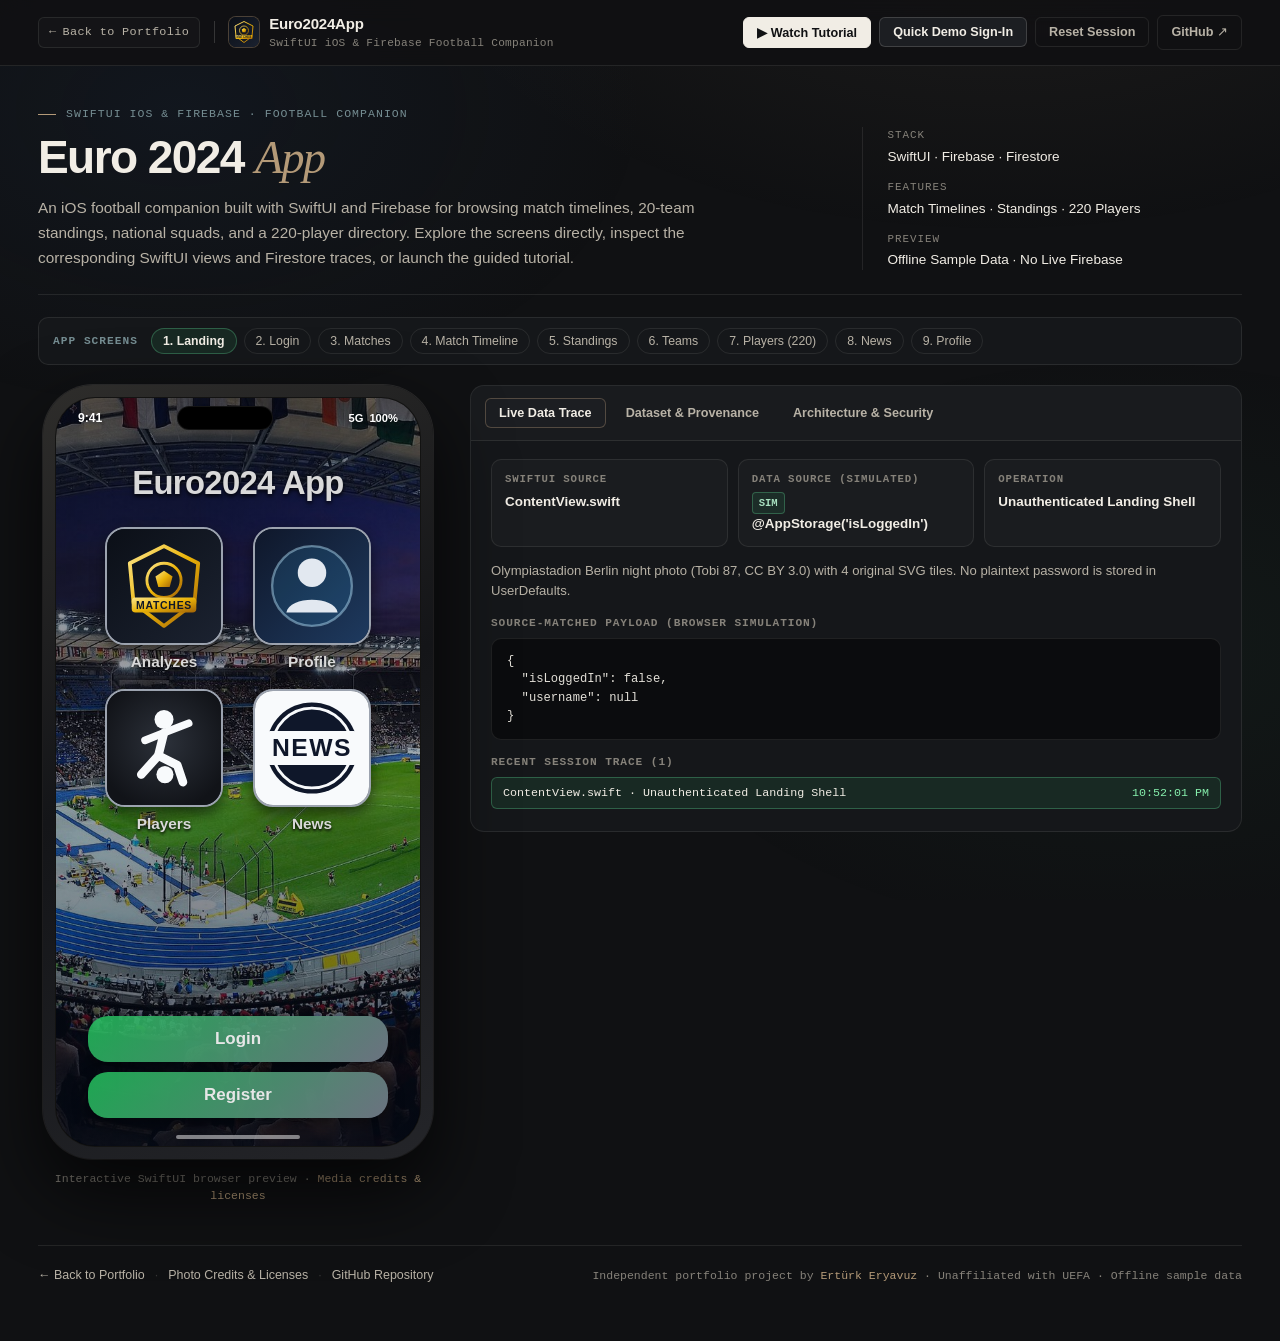
==== commit 9e78fcf8: "Polish project presentation" ====
--- a/docs/index.html
+++ b/docs/index.html
@@ -3,8 +3,8 @@
 <head>
   <meta charset="UTF-8" />
   <meta name="viewport" content="width=device-width, initial-scale=1.0" />
-  <title>Euro2024App — Full-Stack SwiftUI &amp; Firebase Showcase</title>
-  <meta name="description" content="Interactive phone-framed showcase of the Euro2024App SwiftUI iOS and Firebase football companion with a live data trace inspector and optional guided tutorial." />
+  <title>Euro2024App — SwiftUI iOS &amp; Firebase Football Companion</title>
+  <meta name="description" content="Euro2024App is a SwiftUI iOS and Firebase football companion for exploring match timelines, 20-team standings, national squads, and a 220-player directory, presented as an interactive browser preview." />
   <meta name="theme-color" content="#101113" />
   <link rel="stylesheet" href="styles.css" />
 </head>
@@ -21,7 +21,7 @@
           <img src="assets/icons/analyzes.svg" width="30" height="30" alt="" aria-hidden="true" class="brand-emblem" />
           <div>
             <div class="brand-title">Euro2024App</div>
-            <div class="brand-sub">SwiftUI iOS &amp; Firebase Architecture</div>
+            <div class="brand-sub">SwiftUI iOS &amp; Firebase Football Companion</div>
           </div>
         </div>
       </div>
@@ -47,32 +47,32 @@
     <section class="hero-strip" aria-labelledby="heroHeading">
       <div class="hero-grid">
         <div class="hero-copy">
-          <p class="hero-kicker">SwiftUI iOS &amp; Firebase Project · Football Companion</p>
+          <p class="hero-kicker">SwiftUI iOS &amp; Firebase · Football Companion</p>
           <h1 id="heroHeading" class="hero-title">Euro 2024 <em>App</em></h1>
           <p class="hero-desc">
-            A SwiftUI iOS football companion paired with simulated Firebase state, exploring match timelines, unified 20-team standings, national squads, and a 220-player directory. Launch the guided tutorial or inspect live screens and Firestore traces directly.
+            An iOS football companion built with SwiftUI and Firebase for browsing match timelines, 20-team standings, national squads, and a 220-player directory. Explore the screens directly, inspect the corresponding SwiftUI views and Firestore traces, or launch the guided tutorial.
           </p>
         </div>
 
         <aside class="hero-meta" aria-label="Project summary">
           <div class="hero-meta-item">
-            <span class="hero-meta-label">Architecture</span>
+            <span class="hero-meta-label">Stack</span>
             <span class="hero-meta-value">SwiftUI · Firebase · Firestore</span>
           </div>
           <div class="hero-meta-item">
-            <span class="hero-meta-label">Highlights</span>
-            <span class="hero-meta-value">Match Timelines · 220 Players · Live Trace</span>
+            <span class="hero-meta-label">Features</span>
+            <span class="hero-meta-value">Match Timelines · Standings · 220 Players</span>
           </div>
           <div class="hero-meta-item">
-            <span class="hero-meta-label">Simulation Scope</span>
-            <span class="hero-meta-value">Bundled Sample Data · No Live Firebase</span>
+            <span class="hero-meta-label">Preview</span>
+            <span class="hero-meta-value">Offline Sample Data · No Live Firebase</span>
           </div>
         </aside>
       </div>
     </section>
 
-    <nav class="tour-bar" aria-label="Guided walkthrough">
-      <span class="tour-label">Manual Tour</span>
+    <nav class="tour-bar" aria-label="App screen shortcuts">
+      <span class="tour-label">App Screens</span>
       <button class="tour-pill active" type="button" data-tour="landing">1. Landing</button>
       <button class="tour-pill" type="button" data-tour="login">2. Login</button>
       <button class="tour-pill" type="button" data-tour="matches">3. Matches</button>
@@ -89,7 +89,7 @@
         <div class="tutorial-meta">
           <span id="tutorialStepBadge" class="tutorial-step-badge">Stage 1 / 9</span>
           <span id="tutorialStateBadge" class="tutorial-state-badge">Playing</span>
-          <h2 id="tutorialStageTitle" class="tutorial-stage-title">Euro2024App Home &amp; Stadium Shell</h2>
+          <h2 id="tutorialStageTitle" class="tutorial-stage-title">Home &amp; Stadium Shell</h2>
         </div>
         <div class="tutorial-controls" role="group" aria-label="Tutorial playback controls">
           <button id="btnTutPrev" class="btn btn-ghost tutorial-btn" type="button">← Previous</button>
@@ -127,7 +127,7 @@
           </div>
         </div>
         <p class="phone-caption">
-          Interactive SwiftUI browser simulation · <a href="notices.html">Media credits &amp; licenses</a>
+          Interactive SwiftUI browser preview · <a href="notices.html">Media credits &amp; licenses</a>
         </p>
       </section>
 
@@ -159,10 +159,10 @@
         <span class="footer-sep" aria-hidden="true">·</span>
         <a href="notices.html">Photo Credits &amp; Licenses</a>
         <span class="footer-sep" aria-hidden="true">·</span>
-        <a href="https://github.com/erturkeryavuz/euro2024app-demo" target="_blank" rel="noopener noreferrer">Public Demo Repo</a>
+        <a href="https://github.com/erturkeryavuz/euro2024app-demo" target="_blank" rel="noopener noreferrer">GitHub Repository</a>
       </div>
       <div class="footer-meta">
-        <span>Unaffiliated static showcase · Built by <a href="https://github.com/erturkeryavuz" target="_blank" rel="noopener noreferrer">Ertürk Eryavuz</a></span>
+        <span>Independent portfolio project by <a href="https://github.com/erturkeryavuz" target="_blank" rel="noopener noreferrer">Ertürk Eryavuz</a> · Unaffiliated with UEFA · Offline sample data</span>
       </div>
     </footer>
   </main>
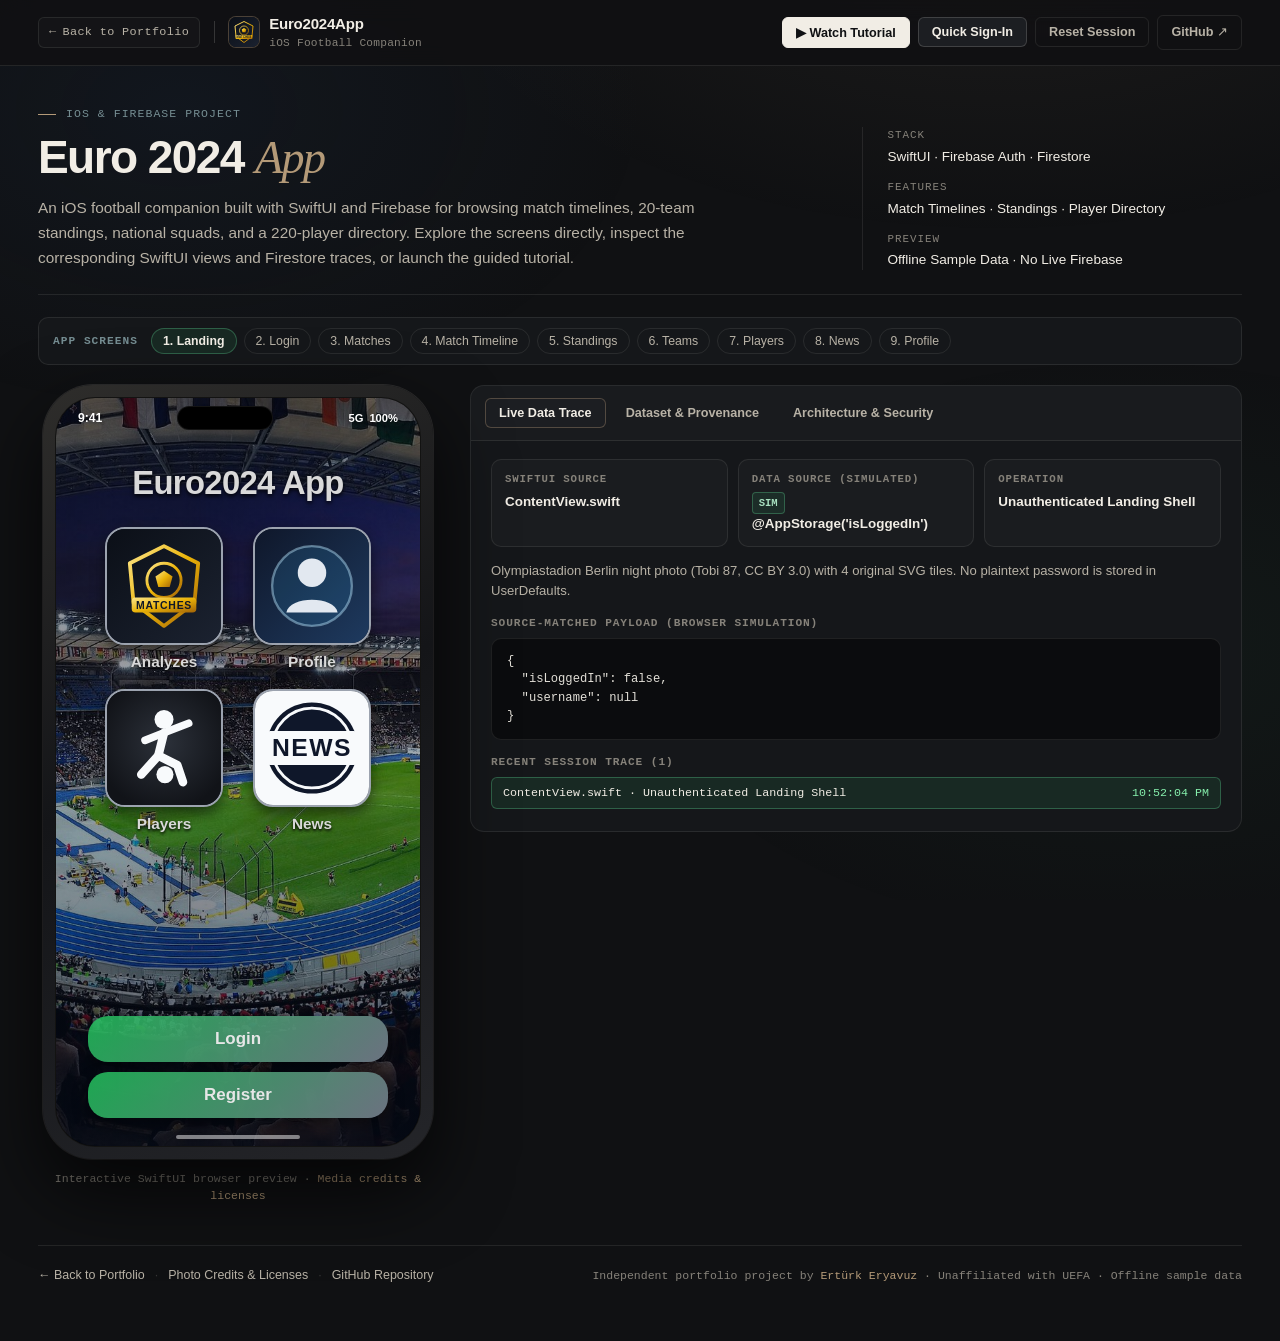
==== commit ee5ec6b4: "Refine project presentation" ====
--- a/docs/index.html
+++ b/docs/index.html
@@ -21,7 +21,7 @@
           <img src="assets/icons/analyzes.svg" width="30" height="30" alt="" aria-hidden="true" class="brand-emblem" />
           <div>
             <div class="brand-title">Euro2024App</div>
-            <div class="brand-sub">SwiftUI iOS &amp; Firebase Football Companion</div>
+            <div class="brand-sub">iOS Football Companion</div>
           </div>
         </div>
       </div>
@@ -31,7 +31,7 @@
           ▶ Watch Tutorial
         </button>
         <button id="btnToggleAuth" class="btn" type="button">
-          Quick Demo Sign-In
+          Quick Sign-In
         </button>
         <button id="btnResetDemo" class="btn btn-ghost" type="button">
           Reset Session
@@ -47,7 +47,7 @@
     <section class="hero-strip" aria-labelledby="heroHeading">
       <div class="hero-grid">
         <div class="hero-copy">
-          <p class="hero-kicker">SwiftUI iOS &amp; Firebase · Football Companion</p>
+          <p class="hero-kicker">iOS &amp; Firebase Project</p>
           <h1 id="heroHeading" class="hero-title">Euro 2024 <em>App</em></h1>
           <p class="hero-desc">
             An iOS football companion built with SwiftUI and Firebase for browsing match timelines, 20-team standings, national squads, and a 220-player directory. Explore the screens directly, inspect the corresponding SwiftUI views and Firestore traces, or launch the guided tutorial.
@@ -57,11 +57,11 @@
         <aside class="hero-meta" aria-label="Project summary">
           <div class="hero-meta-item">
             <span class="hero-meta-label">Stack</span>
-            <span class="hero-meta-value">SwiftUI · Firebase · Firestore</span>
+            <span class="hero-meta-value">SwiftUI · Firebase Auth · Firestore</span>
           </div>
           <div class="hero-meta-item">
             <span class="hero-meta-label">Features</span>
-            <span class="hero-meta-value">Match Timelines · Standings · 220 Players</span>
+            <span class="hero-meta-value">Match Timelines · Standings · Player Directory</span>
           </div>
           <div class="hero-meta-item">
             <span class="hero-meta-label">Preview</span>
@@ -79,7 +79,7 @@
       <button class="tour-pill" type="button" data-tour="match-detail">4. Match Timeline</button>
       <button class="tour-pill" type="button" data-tour="standings">5. Standings</button>
       <button class="tour-pill" type="button" data-tour="teams">6. Teams</button>
-      <button class="tour-pill" type="button" data-tour="players">7. Players (220)</button>
+      <button class="tour-pill" type="button" data-tour="players">7. Players</button>
       <button class="tour-pill" type="button" data-tour="news">8. News</button>
       <button class="tour-pill" type="button" data-tour="profile">9. Profile</button>
     </nav>
